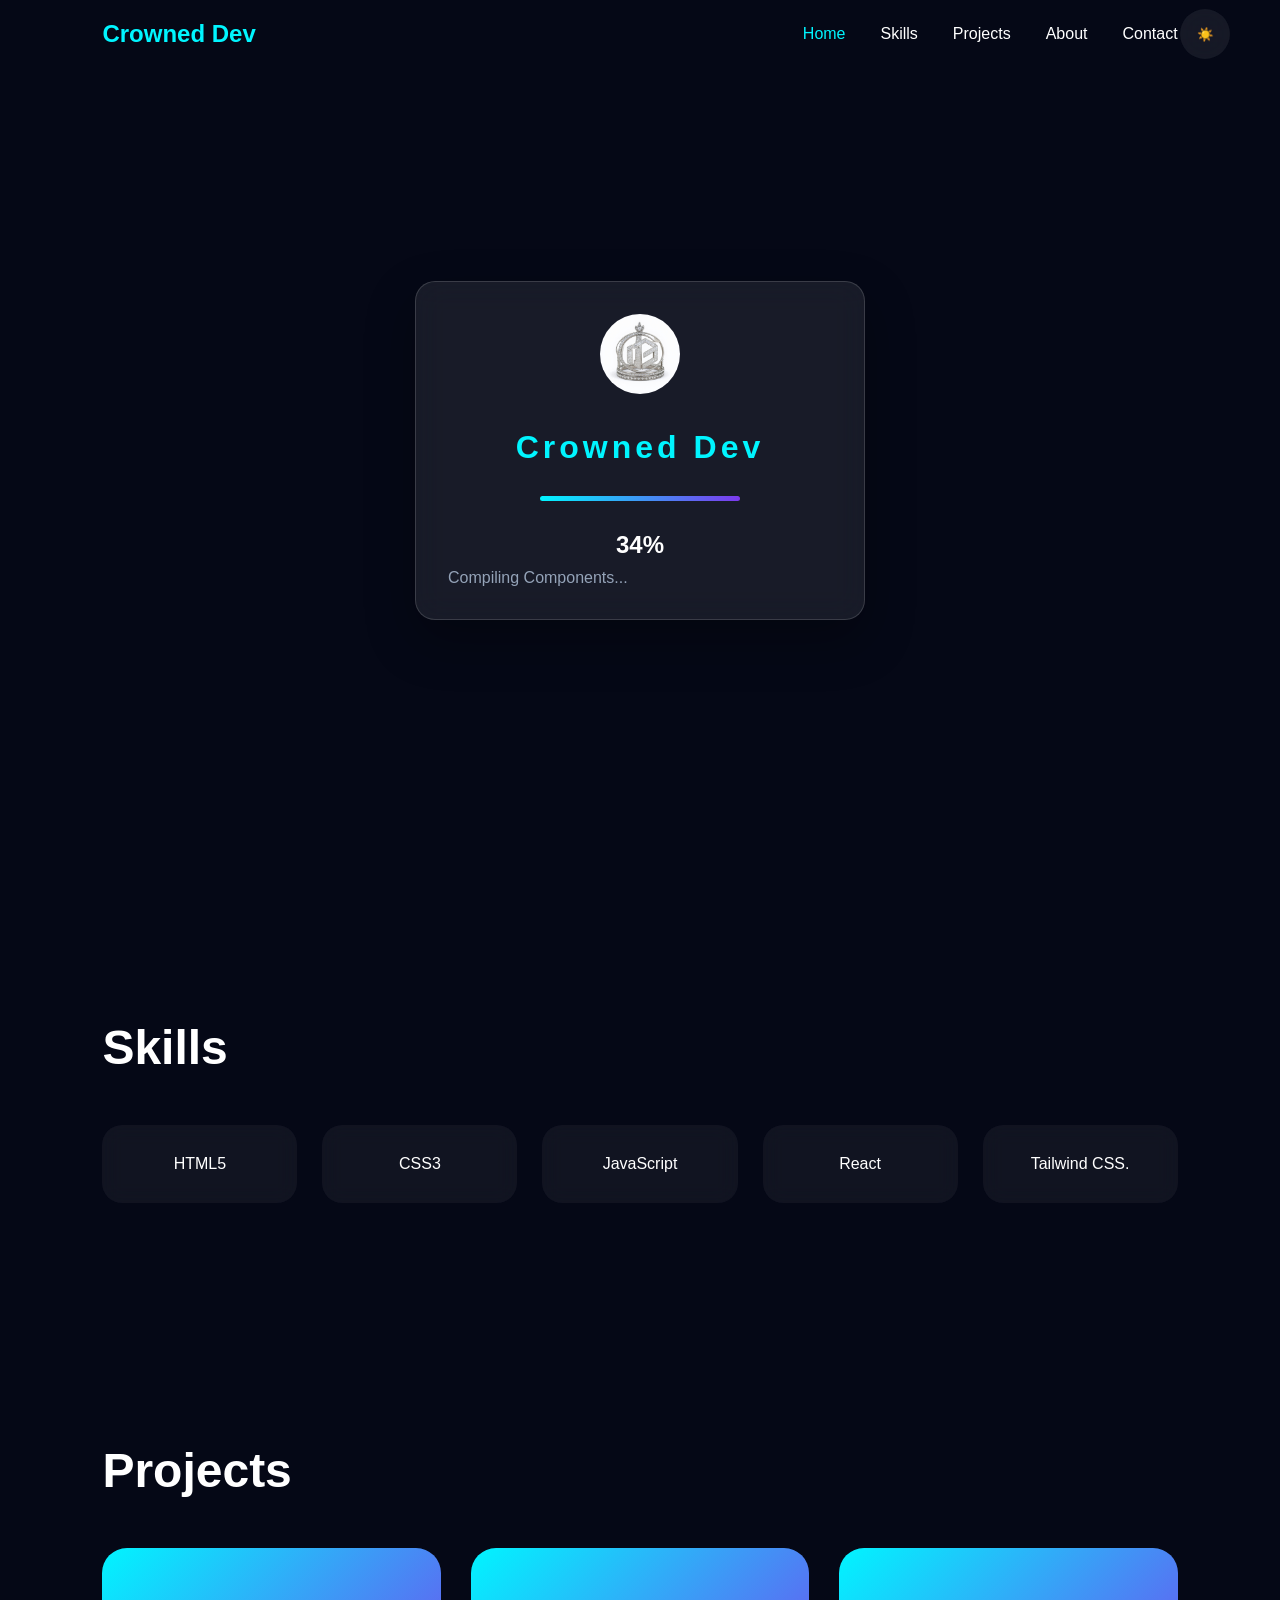
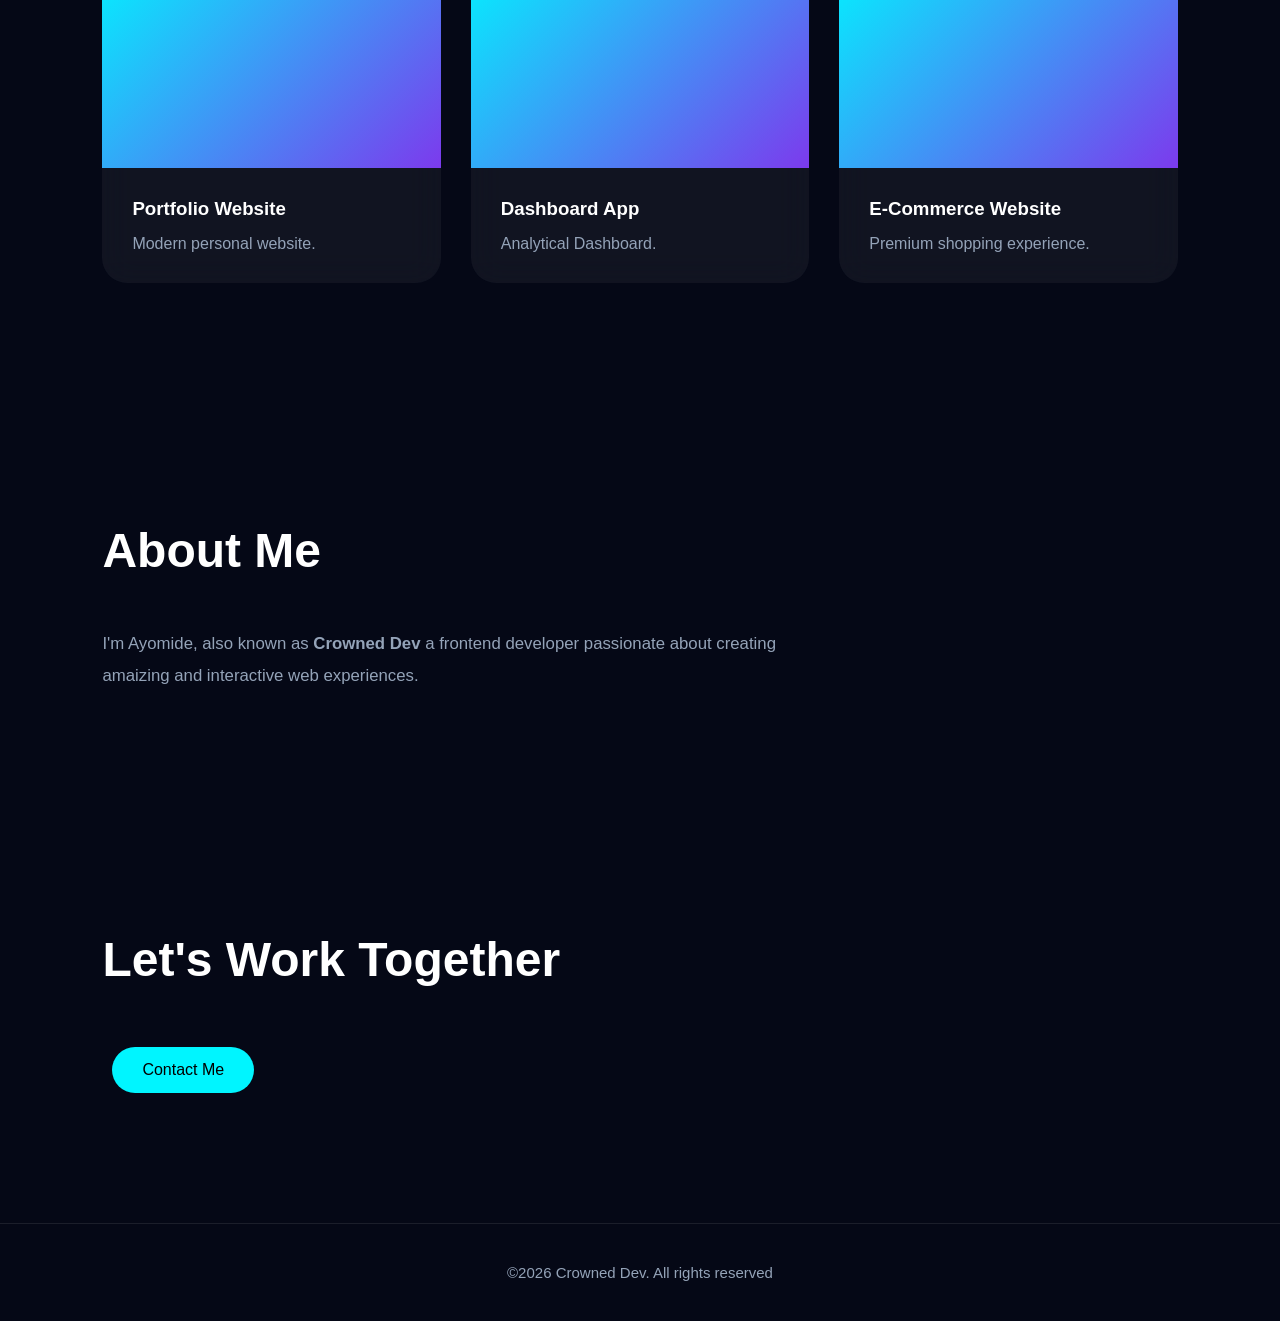
==== index.html @ 55c74ac4 "first commit" ====
<!DOCTYPE html>
<html lang="en">
<head>
    <meta charset="UTF-8">
    <meta name="viewport" content="width=device-width, initial-scale=1.0">
    <title>CrownedDev - Portfolio</title>
    <link rel="shortcut icon" href="/Assets/logo.jpeg" type="image/x-icon">
    <link rel="preconnect" href="https://fonts.googleapis.com">
    <link rel="preconnect" href="https://fonts.gstatic.com" crossorigin>
    <link rel="stylesheet" href="https://fonts.googleapis.com/css2?family=Space+Grotesk:wght@300;400;500;600;700&display=swap">
    <link rel="stylesheet" href="/css/index.css">
    <link rel="stylesheet" href="/css/animation.css">
    <link rel="stylesheet" href="/css/responsive.css">
</head>
<body>
    <!-- Loader -->
    <div id="loader">
        <div class="loader-content">
            <div class="loader-card">
                <div class="loader-logo"><img src="/Assets/logo.jpeg" alt=""></div>
            <h1>Crowned Dev</h1>
            <div class="loading-bar">
                <div class="progress"></div>
            </div>
            <h2 id="percentage">0%</h2>
            <p id="tag"></p>
            <!-- <p id="tag"></p> -->
            </div>
        </div>
    </div>
    <!-- Background -->
    <div class="bg"></div>
    <div class="grid"></div>
    <div class="glow"></div>
    <!-- Mobile View -->
        <div class="menu-btn" id="menu-btn">
            <span></span>
            <span></span>
            <span></span>
        </div>
    <!-- Header Section -->
        <header id="header">
            <div class="logo">Crowned Dev</div>
    <!-- Theme -->
        <button id="toggle">☀️</button>
            <nav>
                <ul>
                    <li><a href="#hero">Home</a></li>
                    <li><a href="#skills">Skills</a></li>
                    <li><a href="#projects">Projects</a></li>
                    <li><a href="#about">About</a></li>
                    <li><a href="/html/contact.html">Contact</a></li>
                </ul>
            </nav>
        </header>
    <!-- Hero Section -->
        <section id="hero">
            <div class="hero-content">
                <h1>Ayomide</h1>
                <h2>Frontend Developer</h2>
                <p>Building Digital Experiences That Feel alive</p>
                <div class="btns">
                    <a href="#projects" class="btn primary">View Projects</a>
                    <a href="#contact" class="btn secondary">Hire Me</a>
                </div>
            </div>
        </section>
    <!-- Skills Section -->
        <section id="skills" class="section reveal">
            <h2>Skills</h2>
            <div class="skills">
                <div class="skill">HTML5</div>
                <div class="skill">CSS3</div>
                <div class="skill">JavaScript</div>
                <div class="skill">React</div>
                <div class="skill">Tailwind CSS.</div>
            </div>
        </section>
    <!-- Projects Section -->
            <section id="projects" class="section reveal">
                <h2>Projects</h2>
                <div class="projects">
                    <div class="card">
                        <div class="card-img"></div>
                        <div class="card-txt">
                            <h3>Portfolio Website</h3>
                            <p>Modern personal website.</p>
                        </div>
                    </div>
                    <div class="card">
                        <div class="card-img"></div>
                        <div class="card-txt">
                            <h3>Dashboard App</h3>
                            <p>Analytical Dashboard.</p>
                        </div>
                    </div>
                    <div class="card">
                        <div class="card-img"></div>
                        <div class="card-txt">
                            <h3>E-Commerce Website</h3>
                            <p>Premium shopping experience.</p>
                        </div>
                    </div>
                </div>
            </section>
    <!-- About Section -->
        <section id="about" class="section reveal">
            <h2>About Me</h2>
            <p>I'm Ayomide, also known as <strong>Crowned Dev</strong> a frontend developer 
                passionate about creating amaizing and interactive web experiences.
            </p>
        </section>
    <!-- Contact Section -->
        <section id="Contact" class="section reveal">
            <h2>Let's Work Together</h2>
            <a href="/html/contact.html" class="btn primary">Contact Me</a>
        </section>
    <!-- Footer Section -->
        <footer>
            ©2026 Crowned Dev. All rights reserved
        </footer>
        
    <!-- JavaScript Files -->
     <script src="/js/main.js"></script>
     <script src="/js/custom-cursor.js"></script>
     <script src="/js/loader.js"></script>
     <script src="/js/mobile-nav.js"></script>
     <script src="/js/particles.js"></script>
     <script src="/js/scroll.js"></script>
     <script src="/js/three-cards.js"></script>
     <script src="/js/theme.js"></script>
</body>
</html>
---- css/index.css ----
*{
    margin: 0;
    padding: 0;
    box-sizing: border-box;
    font-family: 'Space  Grotesk', sans-serif;
    list-style: none;
    text-decoration: none;
}
body{
    background: #050816;
    color: #fff;
    overflow-x: hidden;
    cursor: none;
}
.primary{
    background: #00f5ff;
    color: #000;
}
.secondary{
    border: 1px solid rgba(225, 225, 225, 0.15);
    color: #fff;
}
/* Loading */
#loader{
    position: fixed;
    inset: 0;
    background: #050816;
    display: flex;
    justify-content: center;
    align-items: center;
    z-index: 100000;
    transition: opacity 0.8s ease,
    visibility 0.8 ease;
}
.loader-content{
    text-align: center;
}
.loader-logo{
    animation: bounce 1.5s infinite;
}
.loader-card{
    width: 450px;
    padding: 2rem;
    text-align: center;
    border-radius: 20px;
    background: rgba(255,255,255,0.08);
    backdrop-filter: blur(15px);
    border: 1px solid rgba(255,255,255,0.15);
    box-shadow: 0 20px 50px rgba(0,0,0,0.3);
}

.loader-logo img{
    width: 80px;
    height: 80px;
    border-radius: 50%;
    object-fit: cover;
    margin-bottom: 1rem;
}
.loader-content h1{
    margin-top: 15px;
    letter-spacing: 4px;
    font-size: 2rem;
    color: #00f5ff;
}
.loader-content p{
    color: #94a3b8;
    text-align: left;
}
.loading-bar{
    width: 200px;
    height: 5px;
    background: rgba(255, 255, 255, 0.1);
    margin: 30px auto;
    overflow: hidden;
    border-radius: 999px;
}
.progress{
    width: 100%;
    height: 100%;
    background: linear-gradient(90deg, #00f5ff, #7c3aed);
    animation: bar 5s linear forwards;
}
#percentage{
    margin-bottom: 10px;
    color: #fff;
}
.loader-hide{
    opacity: 0;
    visibility: hidden;
}
@keyframes bar{
    from{
        width: 0;
    }
    to{
        width: 100%;
    }
}
@keyframes bounce{
    0%,100%{
        transform: translateY(0);
    }
    50%{
        transform: translateY(-15px);
    }
}
/* Toggle */
#toggle{
    position: absolute;
    top: 1;
    right: 50px;
    width: 50px;
    height: 50px;
    border: none;
    border-radius: 50%;
    background: rgba(225, 225, 225, 0.08);
    cursor: pointer;
    color: white;
    backdrop-filter: blur(15px);
    transition: 0.4s;
}
#toggle:hover{
    transform: rotate(180deg);
}
/* Background */
.bg{
    position: fixed;
    inset: 0;
    background: #050816;
    z-index: -2;
}
.grid{
    position: fixed;
    inset: 0;
    z-index: -1;
    background-image: linear-gradient(rgba(225, 225, 225, 0.04) 1px, transparent 1px),
    linear-gradient(90deg, rgba(225, 225, 225, 0.04) 1px, transparent 1px);
    background-size: 50px 50px; 
}
.glow{
    position: fixed;
    width: 400px;
    height: 400px;
    background: radial-gradient(circle, rgba(0, 245, 255, .15), transparent);
    filter: blur(80px);
    top: -200px;
    right: -150px;
    z-index: -1;
}
/* Header */
#header{
    position: absolute;
    top: 0;
    left: 0;
    right: 0;
    display: flex;
    align-items: center;
    justify-content: space-between;
    padding: 20px 8%;
    z-index: 100000000;
}
.logo{
    color: #00f5ff;
    font-weight: 700;
    font-size: 1.5rem;
}
nav ul{
    display: flex;
    gap: 35px;
}
nav a{
    color: #fff;
    transition: 0.4s;
    cursor: none;
}
nav a:hover{
    color: #00f5ff;
}
/* Hamburger */
.menu-btn{
    display: none;
    flex-direction: column;
    gap: 6px;
    cursor: pointer;
}
.menu-btn span{
    width: 30px;
    height: 3px;
    background: #fff;
    border-radius: 999px;
    transition: 5s;
}
/* Particles */
#particles{
    position: fixed;
    top: 0;
    left: 0;
    width: 100%;
    height: 100%;
    z-index: -2;
    pointer-events: none;
}
/* Hero */
#hero{
    min-height: 100vh;
    display: flex;
    justify-content: center;
    align-items: center;
    text-align: center;
    padding: 0 10%;
}
#hero .hero-content{
    max-width: 850px;
}
#hero .hero-content h1{
    font-size: 5rem;
    font-weight: 700;
    line-height: 1;
}
#hero .hero-content h2{
    font-size: 2.2rem;
    color: #00f5ff;
    margin-top: 15px;
}
#hero .hero-content p{
    margin-top: 25px;
    color: #94a3b8;
    font-size: 1.1rem;
    line-height: 1.8;
}
#hero .hero-content .btns{
    margin-top: 40px;
}
.btn{
    padding: 14px 30px;
    border-radius: 45px;
    display: inline-block;
    margin: 10px;
    transition: 0.4s;
    cursor: none;
}
.btn:hover{
    transform: translateY(-8px);
}
/* Section */
.section{
    padding: 120px 8%;
}
.section h2{
    font-size: 3rem;
    margin-bottom: 50px;
}
/* Skills */
.skills{
    display: grid;
    grid-template-columns: repeat(auto-fit, minmax(180px,1fr));
    gap: 25px;
}
.skill{
    background: rgba(255, 255, 255, 0.05);
    padding: 30px;
    text-align: center;
    border-radius: 20px;
    transition: 0.4s;
    backdrop-filter: blur(10px);
}
.skill:hover{
    transform: translateY(-10px);
    border: 1px solid #00f5ff;
}
/* Projects */
.projects{
    display: grid;
    grid-template-columns: repeat(auto-fit,minmax(320px,1fr));
    gap: 30px;
}
.card{
    position: relative;
    transform-style: preserve-3d;
    background: rgba(255, 255, 255, 0.05);
    border-radius: 25px;
    overflow: hidden;
    transition: 0.5s ease;
    backdrop-filter: blur(15px);
}
.card:hover{
    transform: translateY(-10px);
}
.card-img{
    height: 220px;
    background: linear-gradient(135deg, #00f5ff, #7c3aed);
}
.card-txt{
    position: relative;
    z-index: -2;
    transform: translateZ(40px);
    padding: 30px;
}
.card-txt h3{
    transform: translateZ(60px);
    margin-bottom: 15px;
}
.card-txt p{
    transform: translateZ(50px);
    color: #94a3b8;
}
/* About */
#about p{
    color: #94a3b8;
    max-width: 700px;
    line-height: 1.9;
    font-size: 1.05rem;
}
/* Contact */
#contact{
    text-align: center;
}
#contact h2{
    margin-bottom: 30px;
}
/* Footer */
footer{
    text-align: center;
    padding: 40px;
    color: #94a3b8;
    font-size: 15px;
    border-top: 1px solid rgba(225, 225, 225, 0.1);
}
/* Reveal */
.reveal{
    opacity: 0;
    transform: translateY(90px);
    transition: 5s;
}
.reveal.active{
    opacity: 1;
    transform: translateY(0);
}
/* #Myform{
    width: 500px;
    text-align: center;
    border-radius: 25px;
    border: 1px solid rgba(225, 225, 225, 0.15);
    background: rgba(225, 225, 225, 0.08);
    box-shadow: 0 45px 80px rgba(0,0,0,0.3);
    margin-top: 10%;
}
#Myform h2{
    font-size: 40px;
    color: #00f5ff;
} */



/* Mobile View */
@media(max-width: 768px){
    header{
        padding: 20px 6%;
    }
    nav{
        display: none;
    }
    .hero-content h1{
        font-size: 4rem;
    }
    .hero-content h2{
        font-size: 1.6rem;
    }
    .section h2{
        font-size: 2.2rem;
    }
    .btn{
        display: block;
    }
}
---- css/animation.css ----
.custom-cursor{
    position: fixed;
    width: 24px;
    height: 24px;
    border: 2px solid #00f5ff;
    border-radius: 50%;
    pointer-events: none;
    transform: translate(-50%, -50%);
    z-index: 9999;
    box-shadow: 0 0 10px #00f5ff,
    0 0 25px #050816,
    0 0 50px #ffb300;
    transition: 0.2s ease;
}
/* Scroll */
.scroll-progress{
    position: fixed;
    top: 0;
    left: 0;
    width: 0;
    height: 4px;
    background: linear-gradient(90deg, #00f5ff, #7c3aed);
    z-index: 999999;
}
.scroll-top{
    position: fixed;
    right: 30px;
    bottom: 30px;
    width: 55px;
    height: 55px;
    border: none;
    border-radius: 50%;
    background: linear-gradient(135deg, #00f5ff, #7c3aed);
    color: #fff;
    font-size: 1.3rem;
    cursor: pointer;
    opacity: 0;
    visibility: hidden;
    transition: 0.4s;
    z-index: 1000;
}
.show-top{
    opacity: 1;
    visibility: visible;
}
.floating-header{
    background: rgba(5, 8, 22, 0.85);
    backdrop-filter: blur(20px);
    box-shadow: 0 10px 30px rgba(0, 245, 255, 0.08);
}
nav a.active{
    color: #00f5ff;
}
/* Light Mode */
body.light-mode{
    color: #050816;
    transition: 3s;
}
body.light-mode .loader-card{
    background: rgba(255, 255, 255, 0.6);
}
body.light-mode .bg{
    background: rgba(255, 255, 255, 0.6);
    color: #0f172a;
}
body.light-mode header{
    background: rgba(255, 255, 255, 0.3);
}
body.light-mode nav a{
    color: #0f172a;
}
body.light-mode .card{
    background: rgba(255, 255, 255, 0.5);
}
body.light-mode #about p{
    color: #0f172a;
}
body.light-mode .scroll-top{
    color: #0f172a
    ;
}
body.light-mode .secondary{
    border: 1px solid #475569;
}
body.light-mode .skill{
    background: rgba(255, 255, 255, 0.5);
    color: #0f172a;
}
body.light-mode p{
    color: #0f172a;
}
body.light-mode footer{
    color: #64748b;
}
body.light-mode .grid{
    background-image: linear-gradient(rgba(225, 225, 225, 0.1) 1px, transparent 1px),
    linear-gradient(90deg, rgba(225, 225, 225, 0.1) 1px, transparent 1px);
}

.contact-section{
    min-height: 100vh;
    display: flex;
    justify-content: center;
    align-items: center;
}
.contact-card{
    width: 500px;
    padding: 50px;
    position: relative;
    background: rgba(255,255,255,.05);
    border: 1px solid rgba(255,255,255,.1);
    backdrop-filter: blur(25px);
    border-radius: 30px;
    transform-style: preserve-3d;
    transition: 0.5s;
}

.contact-card:hover{
    transform: rotateX(10deg)
    rotateY(-10deg);
}
.contact-glow{
    position: absolute;
    inset: -2px;
    background: linear-gradient(135deg, #00f5ff, #7c3aed, #ff00ff);
    filter: blur(80px);
    opacity: 0.5;
    z-index: -1;
}
.input-box{
    position: relative;
    margin: 35px 0;
}
.input-box input,
.input-box textarea{
    width: 100%;
    padding: 20px;
    background: rgba(255,255,255,.05);
    border: none;
    outline: none;
    color: white;
    border-radius: 20px;
}
.input-box label{
    position: absolute;
    left: 20px;
    top: 20px;
    transition: 0.4s;
}
.input-box input:focus~label,
.input-box textarea:focus~label{
    top: -15px;
    color: #00f5ff;
}
.send-btn{
    position: relative;
    overflow: hidden;
    padding: 20px 45px;
    border: none;
    border-radius: 50px;
    background: linear-gradient(135deg, #00f5ff, #7c3aed);
    color: white;
    font-size: 1rem;
    cursor: pointer;
    transition: 0.5s;
}
.send-btn:hover{
    transform: translateY(-8px);
    box-shadow: 0 0 30px #00f5ff,
    0 0 80px #7c3aed;
}
.success-screen{
    position: fixed;
    inset: 0;
    background: rgba(5,8,22,.95);
    display: flex;
    justify-content: center;
    align-items: center;
    opacity: 0;
    visibility: hidden;
    transition:0.8s;
    z-index: 999999;
}
.success-screen.active{
    opacity: 1;
    visibility: visible;
}
.success-card{
    text-align: center;
}
.checkmark{
    width: 120px;
    height: 120px;
    border-radius: 50%;
    display: flex;
    justify-content: center;
    align-items: center;
    background: linear-gradient(135deg, #00f5ff, #7c3aed);
    font-size: 4rem;
    margin: auto;
}
.ripple{
    position: absolute;
    border-radius: 50%;
    border: 2px solid rgba(0,245,255,.3);
    animation: ripple 3s infinite;
}
.ripple1{
    width: 200px;
    height: 200px;
}
.ripple2{
    width: 400px;
    height: 400px;
}
.ripple3{
    width: 600px;
    height: 600px;
}

@keyframes ripple{
    from{
        transform: scale(.5);
        opacity: 1;
    }to{
        transform: scale(1.5);
        opacity: 0;
    }

}
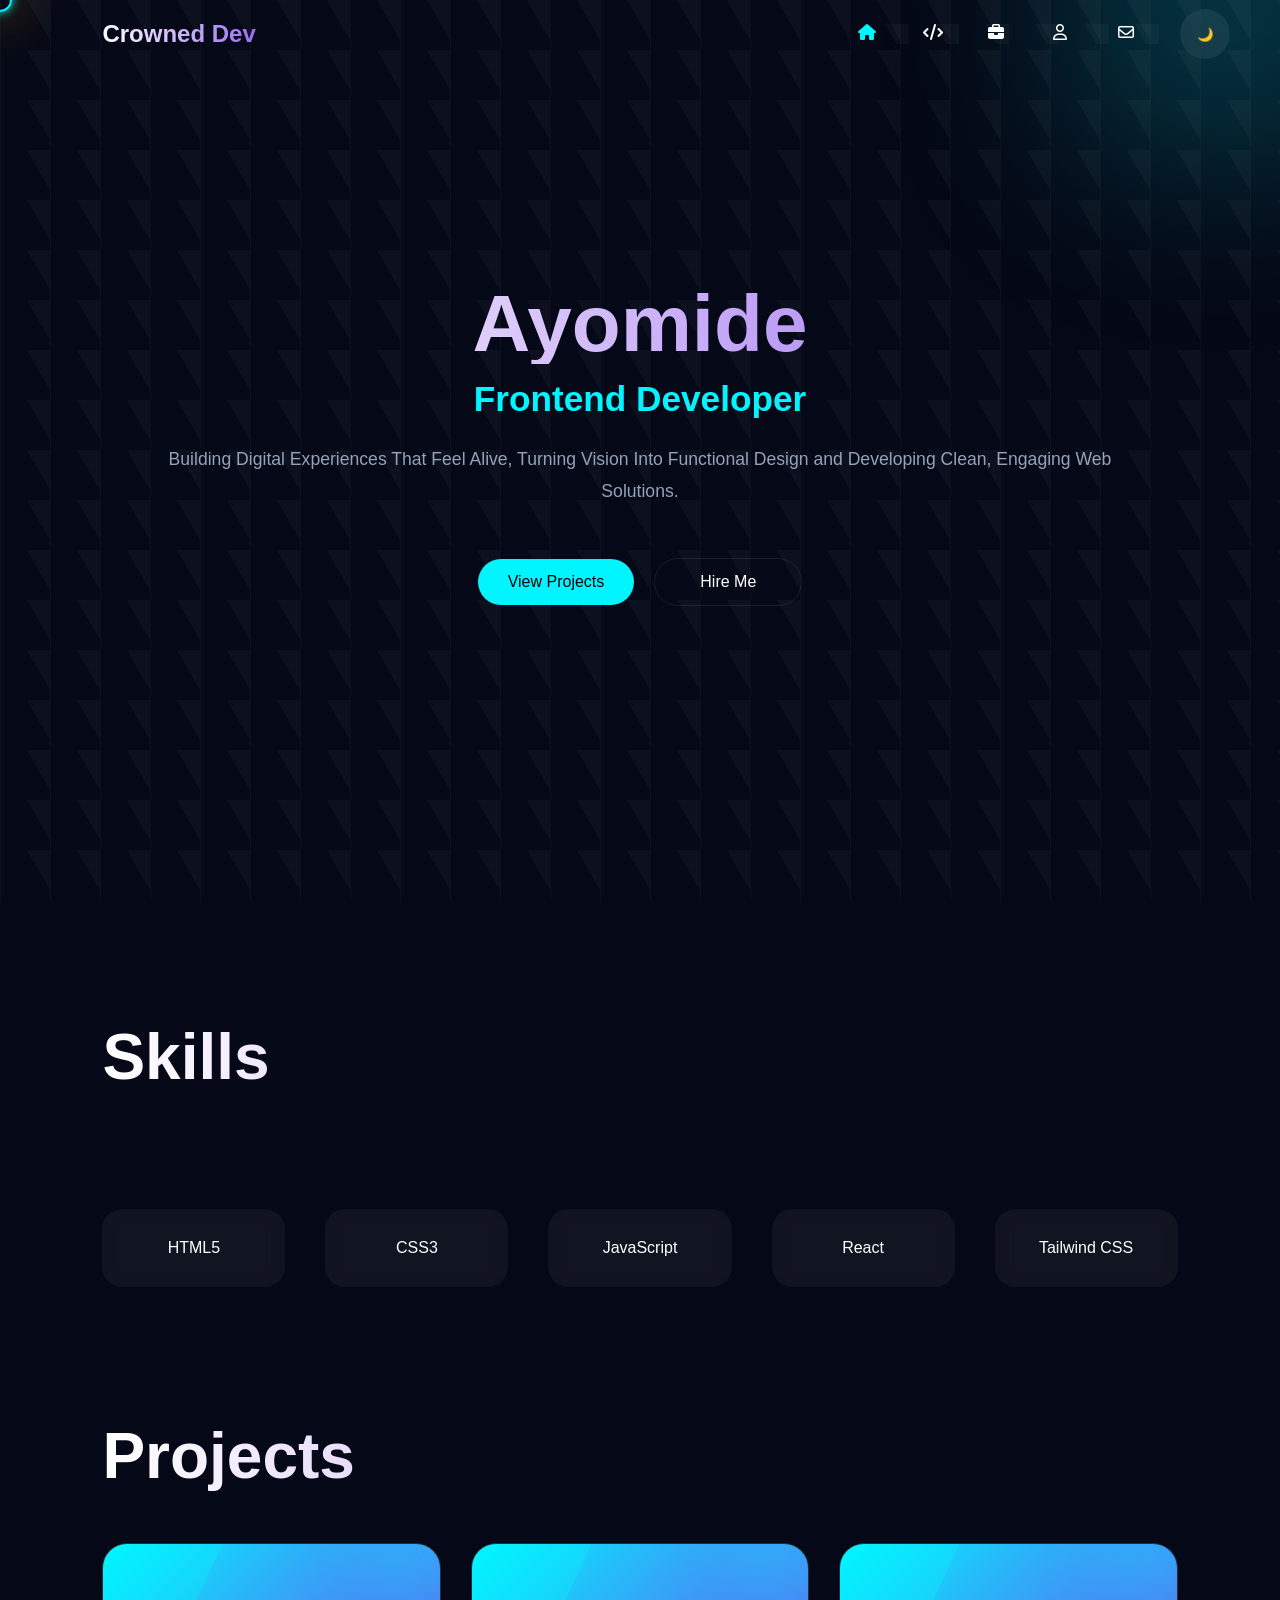
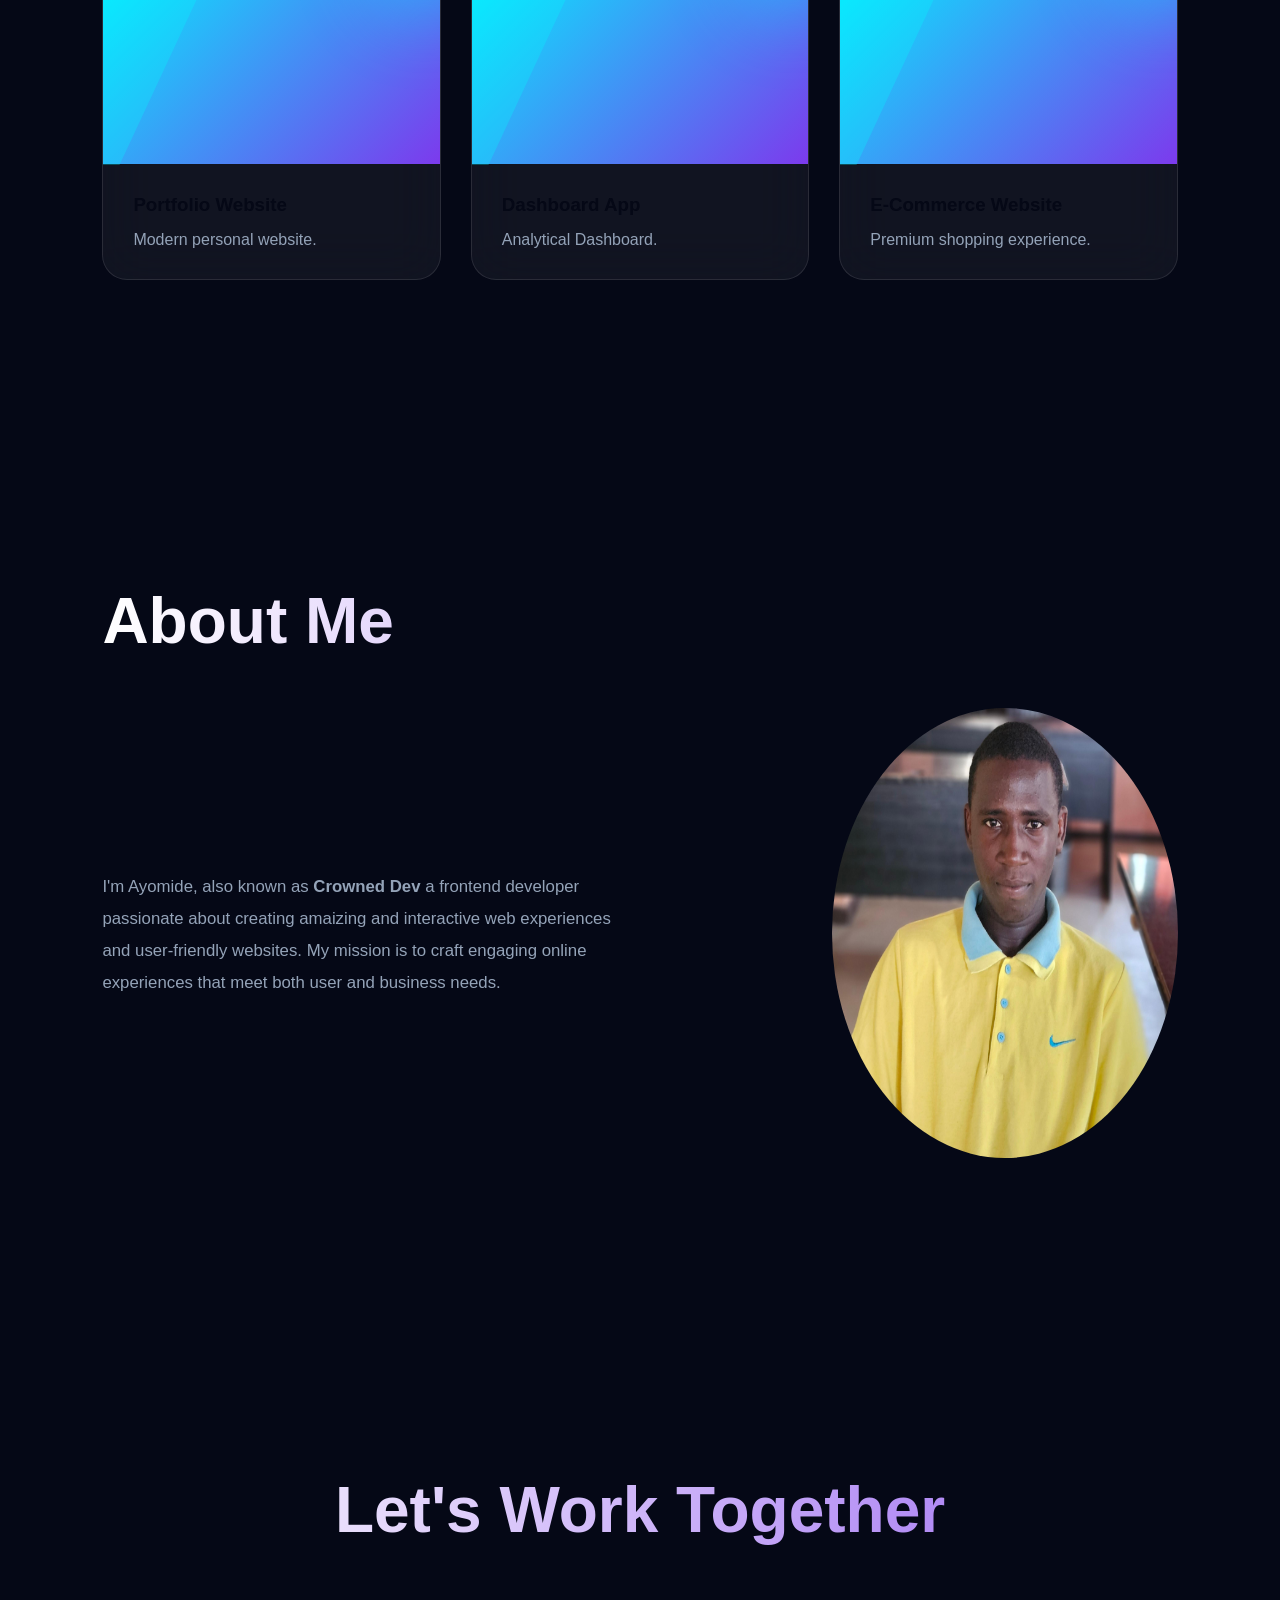
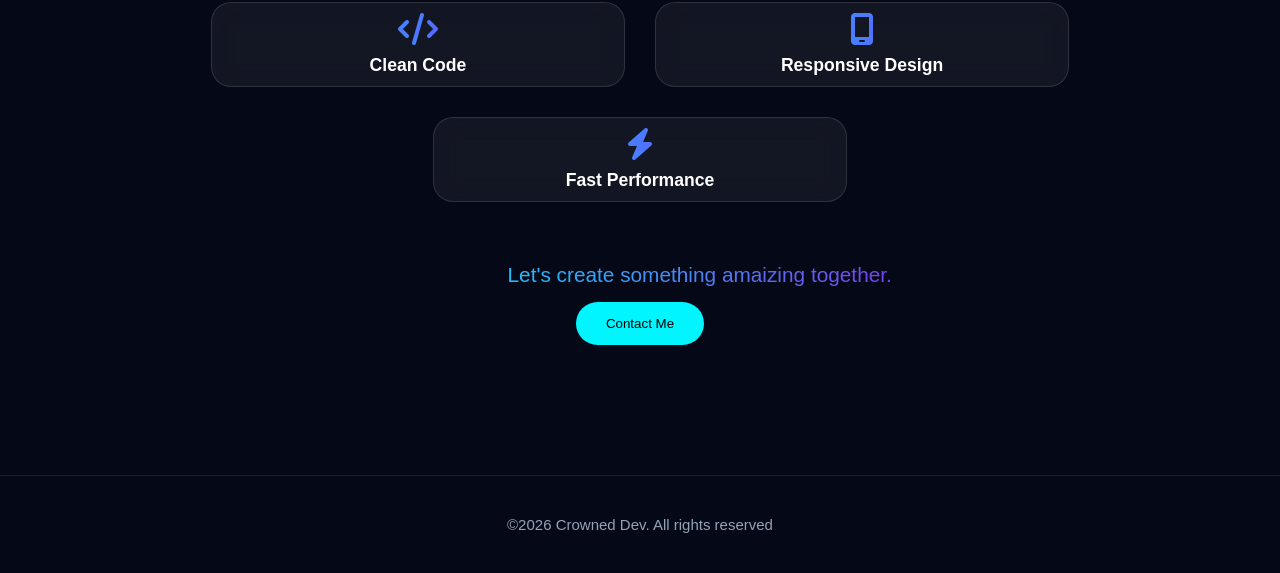
==== commit b08d7f96: "new changes" ====
--- a/index.html
+++ b/index.html
@@ -6,6 +6,7 @@
     <title>CrownedDev - Portfolio</title>
     <link rel="shortcut icon" href="/Assets/logo.jpeg" type="image/x-icon">
     <link rel="preconnect" href="https://fonts.googleapis.com">
+    <link rel="stylesheet"href="https://cdnjs.cloudflare.com/ajax/libs/font-awesome/6.5.2/css/all.min.css">
     <link rel="preconnect" href="https://fonts.gstatic.com" crossorigin>
     <link rel="stylesheet" href="https://fonts.googleapis.com/css2?family=Space+Grotesk:wght@300;400;500;600;700&display=swap">
     <link rel="stylesheet" href="/css/index.css">
@@ -14,24 +15,23 @@
 </head>
 <body>
     <!-- Loader -->
-    <div id="loader">
+    <!-- <div id="loader">
         <div class="loader-content">
             <div class="loader-card">
                 <div class="loader-logo"><img src="/Assets/logo.jpeg" alt=""></div>
-            <h1>Crowned Dev</h1>
+            <h1 class="grad-txt">Crowned Dev</h1>
             <div class="loading-bar">
                 <div class="progress"></div>
             </div>
             <h2 id="percentage">0%</h2>
             <p id="tag"></p>
-            <!-- <p id="tag"></p> -->
-            </div>
-        </div>
-    </div>
+            </div>
+        </div>
+    </div> -->
     <!-- Background -->
-    <div class="bg"></div>
-    <div class="grid"></div>
-    <div class="glow"></div>
+        <div class="bg"></div>
+        <div class="grid"></div>
+        <div class="glow"></div>
     <!-- Mobile View -->
         <div class="menu-btn" id="menu-btn">
             <span></span>
@@ -40,47 +40,50 @@
         </div>
     <!-- Header Section -->
         <header id="header">
-            <div class="logo">Crowned Dev</div>
+            <div class="logo grad-txt">Crowned Dev</div>
     <!-- Theme -->
-        <button id="toggle">☀️</button>
-            <nav>
+        <button id="toggle">🌙</button>
+            <nav id="nav-menu" class="grid1">
                 <ul>
-                    <li><a href="#hero">Home</a></li>
-                    <li><a href="#skills">Skills</a></li>
-                    <li><a href="#projects">Projects</a></li>
-                    <li><a href="#about">About</a></li>
-                    <li><a href="/html/contact.html">Contact</a></li>
+                    <li><a href="#hero"><i class="fa-solid fa-house"></i><span>Home</span></a></li>
+                    <li><a href="#skills"><i class="fa-solid fa-code"></i><span>Skills</span></a></li>
+                    <li><a href="#projects"><i class="fa-solid fa-briefcase"></i><span>Projects</span></a></li>
+                    <li><a href="#about"><i class="fa-regular fa-user"></i><span>About</span></a></li>
+                    <li><a href="#Contact"><i class="fa-regular fa-envelope"></i><span>Contact</span></a></li>
                 </ul>
             </nav>
         </header>
+        <div class="menu-overlay"></div>
     <!-- Hero Section -->
         <section id="hero">
             <div class="hero-content">
-                <h1>Ayomide</h1>
+                <h1 class="grad-txt">Ayomide</h1>
                 <h2>Frontend Developer</h2>
-                <p>Building Digital Experiences That Feel alive</p>
+                <p>Building Digital Experiences That Feel Alive, Turning Vision Into Functional Design and Developing Clean, Engaging Web Solutions.</p>
                 <div class="btns">
                     <a href="#projects" class="btn primary">View Projects</a>
-                    <a href="#contact" class="btn secondary">Hire Me</a>
+                    <a href="#" class="btn1 secondary" id="btnContact">Hire Me</a>
                 </div>
             </div>
         </section>
     <!-- Skills Section -->
         <section id="skills" class="section reveal">
-            <h2>Skills</h2>
+            <h2 class="grad-txt">Skills</h2>
             <div class="skills">
                 <div class="skill">HTML5</div>
                 <div class="skill">CSS3</div>
                 <div class="skill">JavaScript</div>
                 <div class="skill">React</div>
-                <div class="skill">Tailwind CSS.</div>
+                <div class="skill">Tailwind CSS</div>
+                <!-- <div class="skill">Bootstrap</div> -->
             </div>
         </section>
     <!-- Projects Section -->
             <section id="projects" class="section reveal">
-                <h2>Projects</h2>
+                <h2 class="grad-txt">Projects</h2>
                 <div class="projects">
                     <div class="card">
+                        <div class="glass-orb"></div>
                         <div class="card-img"></div>
                         <div class="card-txt">
                             <h3>Portfolio Website</h3>
@@ -88,6 +91,7 @@
                         </div>
                     </div>
                     <div class="card">
+                        <div class="glass-orb"></div>
                         <div class="card-img"></div>
                         <div class="card-txt">
                             <h3>Dashboard App</h3>
@@ -95,6 +99,7 @@
                         </div>
                     </div>
                     <div class="card">
+                        <div class="glass-orb"></div>
                         <div class="card-img"></div>
                         <div class="card-txt">
                             <h3>E-Commerce Website</h3>
@@ -105,16 +110,83 @@
             </section>
     <!-- About Section -->
         <section id="about" class="section reveal">
-            <h2>About Me</h2>
-            <p>I'm Ayomide, also known as <strong>Crowned Dev</strong> a frontend developer 
-                passionate about creating amaizing and interactive web experiences.
-            </p>
-        </section>
-    <!-- Contact Section -->
-        <section id="Contact" class="section reveal">
-            <h2>Let's Work Together</h2>
-            <a href="/html/contact.html" class="btn primary">Contact Me</a>
-        </section>
+            <h2 class="grad-txt">About Me</h2>
+            <div class="about-content">
+                <div class="about-left">
+                    <p>I'm Ayomide, also known as <strong>Crowned Dev</strong> a frontend developer 
+                        passionate about creating amaizing and interactive web experiences and user-friendly websites.
+                        My mission is to craft engaging online experiences that meet both user and business needs.
+                    </p>
+                </div>
+                <div class="about-right">
+                    <img src="/Assets/about_pics.jpg" alt="Author's Pics">
+                </div>
+            </div>
+        </section>
+        <!-- Contact Section.0 -->
+        <section id= "Contact" class= "section reveal">
+            <h2 class="grad-txt">Let's Work Together</h2>
+            <div class="contact-features">
+                <div>
+                    <i class="fa-solid fa-code"></i><span>Clean Code</span>
+                </div>
+                <div>
+                    <i class="fa-solid fa-mobile-screen"></i><span>Responsive Design</span>
+                </div>
+                <div>
+                    <i class="fa-solid fa-bolt"></i><span>Fast Performance</span>
+                </div>
+            </div>
+            <p>Let's create something amaizing together.</p>
+            <button class= "btn primary" id= "show_me">
+                Contact Me
+            </button>
+        </section>
+        <div class= "contact-modal" id= "contactModal">
+            <div class= "contact-card" id= "contactCard">
+                <span class= "close-btn"> &times; </span>
+                <div class= "orb orb1" ></div>
+                <div class= "orb orb2" ></div>
+                <h2 class="grad-txt">Let's Work Together</h2>
+                <p>Have an idea? Let's create something amazing.</p>
+                <form id="form" method="POST">
+                    <input type="hidden" name="access_key" value="3a43aba5-0d4c-402d-9cfc-cc01592bc8b4">
+                    <div class= "input-box">
+                        <input type= "text" name="name" required>
+                        <label>Name</label>
+                    </div>
+                    <div class= "input-box">
+                        <input type= "email" name="email" required>
+                        <label>Email</label>
+                    </div>
+                    <div class= "input-box1 textarea-box">
+                        <textarea required name="message"></textarea>
+                        <label>Message</label>
+                    </div>
+                    <button type= "submit" class= "send-btn" id="sendBtn">
+                        <span>Send Message</span>
+                    </button>
+                    <div id="result"></div>
+                </form>
+                <div class="social-icons">
+                    <a href="https://github.com/ayomideosi-sketch" target="_blank"><i class="fab fa-github"></i></a>
+                    <a href="#"><i class="fa-brands fa-linkedin"></i></a>
+                </div>
+            </div>
+        </div>
+                <div class="success-screen">
+            <div class="ripple ripple1"></div>
+            <div class="ripple ripple2"></div>
+            <div class="ripple ripple3"></div>
+            <div class="success-card">
+                <div class="checkmark">✓</div>
+                <h1>Message Sent Successfully</h1>
+                <p>
+                    Thank you for reaching out.
+                    I'll get back to you soon.
+                </p>
+            </div>
+        </div>
     <!-- Footer Section -->
         <footer>
             ©2026 Crowned Dev. All rights reserved
--- a/css/index.css
+++ b/css/index.css
@@ -1,3 +1,6 @@
+html{
+    scroll-behavior: smooth;
+}
 *{
     margin: 0;
     padding: 0;
@@ -5,6 +8,7 @@
     font-family: 'Space  Grotesk', sans-serif;
     list-style: none;
     text-decoration: none;
+    /* font-size: 1.6; */
 }
 body{
     background: #050816;
@@ -114,10 +118,11 @@
     border: none;
     border-radius: 50%;
     background: rgba(225, 225, 225, 0.08);
-    cursor: pointer;
+    cursor: none;
     color: white;
     backdrop-filter: blur(15px);
     transition: 0.4s;
+    z-index: 99999999999999;
 }
 #toggle:hover{
     transform: rotate(180deg);
@@ -132,8 +137,16 @@
 .grid{
     position: fixed;
     inset: 0;
+    /* z-index: -1; */
+    background-image: linear-gradient(240deg, rgba(225, 225, 225, 0.04) 20px, transparent 1px),
+    linear-gradient(90deg, rgba(225, 225, 225, 0.04) 1px, transparent 1px);
+    background-size: 50px 50px; 
+}
+.grid1{
+    /* position: fixed; */
+    inset: 0;
     z-index: -1;
-    background-image: linear-gradient(rgba(225, 225, 225, 0.04) 1px, transparent 1px),
+    background-image: linear-gradient(240deg, rgba(225, 225, 225, 0.04) 20px, transparent 1px),
     linear-gradient(90deg, rgba(225, 225, 225, 0.04) 1px, transparent 1px);
     background-size: 50px 50px; 
 }
@@ -141,7 +154,7 @@
     position: fixed;
     width: 400px;
     height: 400px;
-    background: radial-gradient(circle, rgba(0, 245, 255, .15), transparent);
+    background: radial-gradient(circle, rgba(0, 247, 255, 0.258), transparent);
     filter: blur(80px);
     top: -200px;
     right: -150px;
@@ -149,10 +162,12 @@
 }
 /* Header */
 #header{
-    position: absolute;
+    position: fixed;
+    width: 100%;
+    /* position: absolute; */
     top: 0;
     left: 0;
-    right: 0;
+    /* right: 0; */
     display: flex;
     align-items: center;
     justify-content: space-between;
@@ -164,33 +179,71 @@
     font-weight: 700;
     font-size: 1.5rem;
 }
+/* nav{
+    z-index: 999999999;
+} */
+ .mobile-theme{
+    display: none;
+ }
 nav ul{
     display: flex;
-    gap: 35px;
+    gap: 5px;
+}
+nav ul li{
+    display: grid;
+}
+nav ul span{
+    position: absolute;
+    top: 19px;
+    left: -10px;
+    opacity: 0;
+    /* margin-top: 3%; */
+    margin: 0;
+    transition: 0.6s ease-in-out;
+    /* background: rgba(255, 255, 255, 0.05); */
+    /* backdrop-filter: blur(20px); */
+    color: #00f5ff;
+    text-align: center;
+    /* padding: 5px 9px; */
+    /* border-radius: 20px;
+    font-size: 15px; */
 }
 nav a{
+    position: relative;
+    width: 60px;
+    height: 20px;
     color: #fff;
     transition: 0.4s;
     cursor: none;
 }
-nav a:hover{
+nav a:hover span{
+    opacity: 1;
     color: #00f5ff;
+    /* box-shadow: 0 0 20px #7c3aed; */
+    /* padding: 5px 7px; */
+    /* border-radius: 20px; */
 }
 /* Hamburger */
 .menu-btn{
     display: none;
     flex-direction: column;
     gap: 6px;
-    cursor: pointer;
+    cursor: none;
+    position: fixed;
+    top: 20px;
+    right: 20px;
+    z-index: 999999999;
 }
 .menu-btn span{
-    width: 30px;
-    height: 3px;
-    background: #fff;
-    border-radius: 999px;
-    transition: 5s;
-}
-/* Particles */
+    width: 40px;
+    height: 5px;
+    background: linear-gradient(90deg, #00f5ff, #a855f7);
+    border-radius: 50px;
+    transition: 0.5s ease;
+    box-shadow: 0 0 8px #00f5ff
+                0 0 15px #7c3aed;
+}
+/* Particles  Not Used*/
 #particles{
     position: fixed;
     top: 0;
@@ -210,7 +263,24 @@
     padding: 0 10%;
 }
 #hero .hero-content{
-    max-width: 850px;
+    max-width: 950px;
+}
+.grad-txt{
+    background: linear-gradient(270deg, #00f5ff, #050816, #7c3aed, #fff);
+    background-size: 400% 400%;
+    background-clip: text;
+    /* -webkit-background-clip: text; */
+    -webkit-text-fill-color: transparent;
+    animation: gradMove 8s ease-in-out infinite;
+}
+@keyframes gradMove {
+    0%{
+        background-position: 0% 50%;
+    }50%{
+        background-position: 100% 50%;
+    }100%{
+        background-position: 0% 50%;
+    }
 }
 #hero .hero-content h1{
     font-size: 5rem;
@@ -230,8 +300,21 @@
 }
 #hero .hero-content .btns{
     margin-top: 40px;
+    display: flex;
+    justify-content: center;
+    align-items: center;
+}
+.btn1{
+    border: 1px solid rgba(225, 225, 225, 0.09);
+    padding: 14px 45px;
+    border-radius: 45px;
+    display: inline-block;
+    margin: 10px;
+    transition: 0.4s;
+    cursor: none;
 }
 .btn{
+    border: none;
     padding: 14px 30px;
     border-radius: 45px;
     display: inline-block;
@@ -239,7 +322,7 @@
     transition: 0.4s;
     cursor: none;
 }
-.btn:hover{
+ .btn1:hover, .btn:hover{
     transform: translateY(-8px);
 }
 /* Section */
@@ -247,14 +330,17 @@
     padding: 120px 8%;
 }
 .section h2{
-    font-size: 3rem;
+    font-size: 4rem;
     margin-bottom: 50px;
 }
 /* Skills */
 .skills{
+    padding-top: 50px;
     display: grid;
-    grid-template-columns: repeat(auto-fit, minmax(180px,1fr));
-    gap: 25px;
+    grid-template-columns: repeat(auto-fit, minmax(180px, 2fr));
+    gap: 40px;
+    margin-top: 6%;
+    margin-bottom: -10%;
 }
 .skill{
     background: rgba(255, 255, 255, 0.05);
@@ -262,11 +348,24 @@
     text-align: center;
     border-radius: 20px;
     transition: 0.4s;
+    animation: waveGlow 2.5s ease-in-out infinite;
     backdrop-filter: blur(10px);
 }
-.skill:hover{
-    transform: translateY(-10px);
-    border: 1px solid #00f5ff;
+.skill:nth-child(1){animation-delay: 0s;}
+.skill:nth-child(2){animation-delay: 0.3s;}
+.skill:nth-child(3){animation-delay: 0.6s;}
+.skill:nth-child(4){animation-delay: 0.9s;}
+.skill:nth-child(5){animation-delay: 1.2s;}
+
+@keyframes waveGlow{
+    0%, 100%{
+        transform: translateY(0) rotate(-4deg);
+        box-shadow: 0 0 10px rgba(0, 255, 255, 0.3);
+    }
+    50%{
+        transform: translateY(-35px) rotate(4deg);
+        box-shadow: 0 0 20px rgba(0, 255, 255, 0.7);
+    }
 }
 /* Projects */
 .projects{
@@ -275,20 +374,59 @@
     gap: 30px;
 }
 .card{
+    border: 1px solid rgba(255, 255, 255, 0.1);
     position: relative;
     transform-style: preserve-3d;
     background: rgba(255, 255, 255, 0.05);
     border-radius: 25px;
     overflow: hidden;
     transition: 0.5s ease;
-    backdrop-filter: blur(15px);
+    backdrop-filter: blur(25px);
+    -webkit-backdrop-filter: blur(25px);
 }
 .card:hover{
-    transform: translateY(-10px);
+    transform: translateY(-10px)
+    scale(1.03);
+    /* box-shadow: 0 0 25px rgba(0, 245, 255, 0.25); */
+}
+.card::before{
+    content: "";
+    position: absolute;
+    inset: 0;
+    background: linear-gradient(135deg, rgba(0, 245, 255, 0.15),
+    rgba(124, 58, 237, 0.15));
+    opacity: 0;
+    transition: 0.5s;
+}
+.card:hover::before{
+    opacity: 1;
 }
 .card-img{
+    width: 100%;
     height: 220px;
     background: linear-gradient(135deg, #00f5ff, #7c3aed);
+}
+.card-img::before{
+    content: "";
+    position: absolute;
+    top: 0;
+    left: -100px;
+    width: 50%;
+    height: 66%;
+    background: rgba(0, 255, 255, 0.25);
+    transform: skewX(-25deg);
+    transition: left 0.8s cubic-bezier(0.19, 1, 0.22, 1);
+}
+.card:hover .card-img::before{
+    left: 180%;
+    animation: shine 1s ease;
+}
+@keyframes shine{
+    from{
+        left: -100%;
+    }to{
+        left: 180%;
+    }
 }
 .card-txt{
     position: relative;
@@ -305,6 +443,25 @@
     color: #94a3b8;
 }
 /* About */
+#about{
+    margin-top: 5%;
+}
+#about .about-content{
+    display: flex;
+    justify-content: center;
+    align-items: center;
+    margin-bottom: 3%;
+    /* gap: 10%; */
+}
+#about .about-left{
+    margin-right: 10%;
+    padding-right: 10%;
+}
+#about .about-right img{
+    width: 100%;
+    border-radius: 50%;
+    height: 50vh;
+}
 #about p{
     color: #94a3b8;
     max-width: 700px;
@@ -312,11 +469,76 @@
     font-size: 1.05rem;
 }
 /* Contact */
-#contact{
-    text-align: center;
-}
-#contact h2{
+#Contact{
+    width: 100%;
+    margin-top: 3%;
+    text-align: center;
+}
+#Contact h2{
     margin-bottom: 30px;
+}
+#Contact p{
+    text-align: center;
+    margin-left: 23%;
+    max-width: 700px;
+    font-size: 1.3rem;
+    line-height: 1.7;
+    background: linear-gradient(100deg, #00f5ff, #7c3aed);
+    background-size: 80% 70%;
+    background-clip: text;
+    -webkit-text-fill-color: transparent;
+}
+#Contact .contact-features{
+    display: flex;
+    justify-content: center;
+    align-items: center;
+    padding: 25px 20px;
+    gap: 30px;
+    flex-wrap: wrap;
+    margin: 30px 0;
+}
+#Contact .contact-features i{
+    font-size: 2rem;
+    display: block;
+    margin-bottom: 10px;
+    background: linear-gradient(130deg, #00f5ff, #7b2cff);
+    background-size: 80% 70%;
+    background-clip: text;
+    -webkit-text-fill-color: transparent;
+}
+#Contact .contact-features span{
+    font-size: 1.1rem;
+    font-weight: 600;
+}
+#Contact .contact-features div{
+    width: 40%;
+    padding: 10px 0;
+    border-radius: 20px;
+    background: rgba(255, 255, 255, 0.06);
+    backdrop-filter: blur(12px);
+    -webkit-backdrop-filter: blur(12px);
+    border: 1px solid rgba(255, 255, 255, 0.12);
+    transition: 0.4s ease;
+    cursor: none;
+    overflow: hidden;
+    position: relative;
+}
+.contact-features div::before{
+    content: "";
+    position: absolute;
+    inset: -2px;
+    border-radius: inherit;
+    background: linear-gradient(135deg, #00f7ff, #7b2cff, #00f7ff);
+    z-index: -1;
+    opacity: 0;
+    transition: 0.4s;
+}
+.contact-features div:hover::before{
+    opacity: 1;
+}
+.contact-features div:hover{
+    transform: translateY(-10px) scale(1.05);
+    
 }
 /* Footer */
 footer{
@@ -351,25 +573,54 @@
 } */
 
 
+/* Socials */
 
-/* Mobile View */
-@media(max-width: 768px){
-    header{
-        padding: 20px 6%;
-    }
-    nav{
-        display: none;
-    }
-    .hero-content h1{
-        font-size: 4rem;
-    }
-    .hero-content h2{
-        font-size: 1.6rem;
-    }
-    .section h2{
-        font-size: 2.2rem;
-    }
-    .btn{
-        display: block;
-    }
+.social-icons{
+    margin-top: 5%;
+    text-align: center;
+}
+.social-icons{
+    display: flex;
+    justify-content: center;
+    align-items: center;
+    gap: 18px;
+    flex-wrap: wrap;
+}
+.social-icons a{
+    width: 55px;
+    height: 55px;
+    display: flex;
+    justify-content: center;
+    align-items: center;
+    text-decoration: none;
+    border-radius: 50%;
+    background: rgba(255, 255, 255, 0.08);
+    border: 1px solid rgba(255, 255, 255, 0.15);
+    backdrop-filter: blur(20px);
+    color: white;
+    font-size: 1.3rem;
+    transition: all 0.4s ease;
+    position: relative;
+    overflow: hidden;
+}
+.social-icons a::before{
+    content: "";
+    position: absolute;
+    width: 100%;
+    height: 100%;
+    background: linear-gradient(135deg, #00f5ff, #7c3aed, #ffffff);
+    opacity: 0;
+    transition: .4s;
+}
+.social-icons a i{
+    position: relative;
+    z-index: 2;
+}
+.social-icons a:hover{
+    transform: translateY(-8px) scale(1.08);
+    box-shadow: 0 0 25px rgba(0, 245, 255, 0.4),
+    0 0 45px rgba(124, 58, 237, 0.3);
+}
+.social-icons a:hover::before{
+    opacity: 1;
 }
--- a/css/animation.css
+++ b/css/animation.css
@@ -1,3 +1,27 @@
+.menu-btn.open span:nth-child(1){
+    transform: rotate(45deg) translateY(12px);
+}
+.menu-btn.open span:nth-child(2){
+    opacity: 0;
+    transform: translateX(-20px);
+}
+.menu-btn.open span:nth-child(3){
+    transform: rotate(-45deg) translateY(-12px);
+}
+.menu-overlay{
+    position: fixed;
+    inset: 0;
+    background: rgba(0, 0, 0, 0.7);
+    backdrop-filter: blur(10px);
+    opacity: 0;
+    visibility: hidden;
+    transition: 0.5s;
+    z-index: 9999999;
+}
+.menu-overlay.active{
+    opacity: 1;
+    visibility: visible;
+}
 .custom-cursor{
     position: fixed;
     width: 24px;
@@ -6,7 +30,7 @@
     border-radius: 50%;
     pointer-events: none;
     transform: translate(-50%, -50%);
-    z-index: 9999;
+    z-index: 1000000000000;
     box-shadow: 0 0 10px #00f5ff,
     0 0 25px #050816,
     0 0 50px #ffb300;
@@ -17,10 +41,10 @@
     position: fixed;
     top: 0;
     left: 0;
-    width: 0;
+    width: 100%;
     height: 4px;
-    background: linear-gradient(90deg, #00f5ff, #7c3aed);
-    z-index: 999999;
+    background: linear-gradient(90deg, #00f7ff, #7c3aed);
+    z-index: 100000000;
 }
 .scroll-top{
     position: fixed;
@@ -30,10 +54,10 @@
     height: 55px;
     border: none;
     border-radius: 50%;
-    background: linear-gradient(135deg, #00f5ff, #7c3aed);
+    background: linear-gradient(135deg, #00f7ff, #7c3aed);
     color: #fff;
     font-size: 1.3rem;
-    cursor: pointer;
+    cursor: none;
     opacity: 0;
     visibility: hidden;
     transition: 0.4s;
@@ -46,38 +70,65 @@
 .floating-header{
     background: rgba(5, 8, 22, 0.85);
     backdrop-filter: blur(20px);
-    box-shadow: 0 10px 30px rgba(0, 245, 255, 0.08);
+    box-shadow: 0 10px 30px rgba(0, 247, 255, 0.042);
 }
 nav a.active{
     color: #00f5ff;
 }
 /* Light Mode */
-body.light-mode{
+body.light-mode .bg{
+    background: #f4f7fb95;
+    color: #0f172a;
+}
+body.light-mode header{
+    background: transparent;
+}
+body.light-mode .floating-header{
+    box-shadow: 0 10px 30px #05081644;
+}
+body.light-mode body, .bg, .card, .grid, .glow, .card-img{
     color: #050816;
-    transition: 3s;
+    transition: 0.59s;
+}
+/* body.light-mode nav a {
+    color: #fff;
+} */
+body.light-mode nav a{
+    color: #0f172a;
+}
+body.light-mode nav a:hover span{
+    /* color: #dae4fd; */
+    background: rgba(124, 58, 237, 0.04);
+    border-radius: 20px;
+    padding: 10px 15px;
+}
+body.light-mode .btn1{
+    color: #f6f6f795;
+}
+body.light-mode .glow{
+    background: radial-gradient(circle, rgba(24, 25, 25, 0.173), transparent);
+}
+body.light-mode #hero p{
+    color: #475569;
+}
+body.light-mode #Contact .contact-features span{
+    color: #d1d3d7;
 }
 body.light-mode .loader-card{
     background: rgba(255, 255, 255, 0.6);
 }
-body.light-mode .bg{
-    background: rgba(255, 255, 255, 0.6);
-    color: #0f172a;
-}
-body.light-mode header{
-    background: rgba(255, 255, 255, 0.3);
-}
-body.light-mode nav a{
-    color: #0f172a;
-}
 body.light-mode .card{
     background: rgba(255, 255, 255, 0.5);
 }
 body.light-mode #about p{
+    color: #475569;
+}
+body.light-mode #Contact .contact-features div{
+    border: 1px solid #64748b;
+}
+body.light-mode .scroll-top{
     color: #0f172a;
-}
-body.light-mode .scroll-top{
-    color: #0f172a
-    ;
+    background: linear-gradient(127deg, #00f7ff, #7c3aed, #fff);
 }
 body.light-mode .secondary{
     border: 1px solid #475569;
@@ -87,87 +138,172 @@
     color: #0f172a;
 }
 body.light-mode p{
-    color: #0f172a;
+    color: #475569;
 }
 body.light-mode footer{
     color: #64748b;
 }
 body.light-mode .grid{
-    background-image: linear-gradient(rgba(225, 225, 225, 0.1) 1px, transparent 1px),
-    linear-gradient(90deg, rgba(225, 225, 225, 0.1) 1px, transparent 1px);
-}
-
-.contact-section{
-    min-height: 100vh;
+    background-image: linear-gradient(240deg, rgba(35, 34, 34, 0.04) 20px, transparent 1px),
+    linear-gradient(90deg, rgba(225, 225, 225, 0.04) 1px, transparent 1px);
+}
+body.light-mode .card-img{
+    background: linear-gradient(135deg, #0f172a, #7c3aed03);
+}
+body.light-mode .card::before{
+    background: transparent;
+}
+body.light-mode .card-img::before{
+    background: #64748b41;
+}
+body.light-mode .glass-orb{
+    background: #ffffff19;
+}
+body.light-mode .contact-features div::before{
+    background: linear-gradient(135deg, #0f172a, #7b2cff, #0f172a);
+}
+/* Contact */
+.contact-modal{
+    position: fixed;
+    inset: 0;
+    background: rgba(0, 0, 0, 0.55);
+    backdrop-filter: blur(18px);
     display: flex;
     justify-content: center;
     align-items: center;
+    z-index: 9999;
+    opacity: 0;
+    visibility: hidden;
+    transition: 0.5s ease;
+}
+.contact-modal.active{
+    opacity: 1;
+    visibility: visible;
 }
 .contact-card{
-    width: 500px;
-    padding: 50px;
     position: relative;
+    width: 90%;
+    max-width: 600px;
+    padding: 40px;
+    background: rgba(255, 255, 255, 0.08);
+    border: 1px solid rgba(255, 255, 255, 0.15);
+    backdrop-filter: blur(30px);
+    border-radius: 30px;
+    overflow: hidden;
+    transform: scale(0.8);
+    transition: 0.5s ease;
+    box-shadow:
+    0 20px 60px rgba(0,0,0,.4),
+    inset 0 0 20px rgba(255,255,255,.05);
+}
+.contact-modal.active .contact-card{
+    transform: scale(1);
+}
+.contact-card h2{
+    font-size: 2rem;
+    text-align: center;
+    margin-bottom: 10px;
+}
+.contact-card p{
+    text-align: center;
+    color: #aaa;
+    margin-bottom: 35px;
+}
+.orb{
+    position: absolute;
+    border-radius: 50%;
+    filter: blur(70px);
+}
+.orb1{
+    width: 180px;
+    height: 180px;
+    background: #00f5ff;
+    top: -60px;
+    left: -60px;
+}
+.orb2{
+    width: 200px;
+    height: 200px;
+    background: #7b2fff;
+    bottom: -80px;
+    right: -80px;
+}
+.input-box{
+    position: relative;
+    margin-bottom: 25px;
+}
+.input-box input,
+.input-box1 textarea{
+    margin-bottom: 15px;
+    width: 100%;
+    padding: 16px;
     background: rgba(255,255,255,.05);
     border: 1px solid rgba(255,255,255,.1);
-    backdrop-filter: blur(25px);
-    border-radius: 30px;
-    transform-style: preserve-3d;
-    transition: 0.5s;
-}
-
-.contact-card:hover{
-    transform: rotateX(10deg)
-    rotateY(-10deg);
-}
-.contact-glow{
-    position: absolute;
-    inset: -2px;
-    background: linear-gradient(135deg, #00f5ff, #7c3aed, #ff00ff);
-    filter: blur(80px);
-    opacity: 0.5;
-    z-index: -1;
-}
-.input-box{
-    position: relative;
-    margin: 35px 0;
-}
-.input-box input,
+    border-radius: 15px;
+    color: white;
+    outline: none;
+    box-shadow: 0 0 30px #00f5ff;
+}
 .input-box textarea{
+    height: 150px;
+    /* resize: none; */
+}
+.input-box1 label{
+    position: absolute;
+    left: 10%;
+    top: 51%;
+    color: #00f7ff;
+    transition: 0.3s;
+    pointer-events: none;
+}
+.input-box label{
+    position: absolute;
+    left: 15px;
+    top: 16px;
+    color: #aaa;
+    transition: 0.3s;
+    pointer-events: none;
+}
+.input-box input:focus + label,
+.input-box input:valid + label,
+.input-box textarea:focus + label,
+.input-box textarea:valid + label{
+    top: -19px;
+    left: 12px;
+    padding: 0 8px;
+    /* background: #111; */
+    font-size: 1rem;
+    color: #00f7ff;
+}
+.send-btn{
     width: 100%;
-    padding: 20px;
-    background: rgba(255,255,255,.05);
+    padding: 16px;
     border: none;
-    outline: none;
+    border-radius: 15px;
+    background: linear-gradient(135deg, #7b2fff, #00f7ff);
     color: white;
-    border-radius: 20px;
-}
-.input-box label{
-    position: absolute;
-    left: 20px;
-    top: 20px;
-    transition: 0.4s;
-}
-.input-box input:focus~label,
-.input-box textarea:focus~label{
-    top: -15px;
-    color: #00f5ff;
-}
-.send-btn{
-    position: relative;
-    overflow: hidden;
-    padding: 20px 45px;
-    border: none;
-    border-radius: 50px;
-    background: linear-gradient(135deg, #00f5ff, #7c3aed);
-    color: white;
+    font-weight: 600;
     font-size: 1rem;
     cursor: pointer;
-    transition: 0.5s;
+    transition: 0.4s;
 }
 .send-btn:hover{
-    transform: translateY(-8px);
-    box-shadow: 0 0 30px #00f5ff,
-    0 0 80px #7c3aed;
+    transform: translateY(-5px);
+    box-shadow:
+    0 5px 30px rgba(0, 247, 255, 0.3);
+}
+.send-btn:disabled{
+    opacity: 0.7;
+    cursor: not-allowed;
+    background: #64748b;
+    color: #fff;
+}
+.close-btn{
+    position: absolute;
+    top: 20px;
+    right: 25px;
+    font-size: 2rem;
+    cursor: pointer;
 }
 .success-screen{
     position: fixed;
@@ -178,7 +314,7 @@
     align-items: center;
     opacity: 0;
     visibility: hidden;
-    transition:0.8s;
+    transition: 0.8s;
     z-index: 999999;
 }
 .success-screen.active{
@@ -189,8 +325,8 @@
     text-align: center;
 }
 .checkmark{
-    width: 120px;
-    height: 120px;
+    width: 100px;
+    height: 100px;
     border-radius: 50%;
     display: flex;
     justify-content: center;
@@ -227,4 +363,23 @@
         opacity: 0;
     }
 
+}
+/* Project animation*/
+.glass-orb{
+    position: absolute;
+    width: 150px;
+    height: 150px;
+    top: -60px;
+    right: -60px;
+    border-radius: 50%;
+    background: radial-gradient(rgba(0, 245, 255, 0.4), transparent);
+    filter: blur(30px);
+    animation: orbFloat 6s ease-in-out infinite;
+}
+@keyframes orbFloat {
+    0%,100%{
+        transform: translateY(0);
+    }50%{
+        transform: translateY(20px);
+    }    
 }
--- a/css/responsive.css
+++ b/css/responsive.css
@@ -0,0 +1,324 @@
+/* Large Tablets */
+/* @media (max-width: 425px) {
+    #header{
+        margin-top: 10px;
+        padding: 18px 20px;
+    }
+    .logo{
+        font-size: 1.3rem;
+    }
+    #toggle{
+        margin-right: 10px;
+    }
+    .menu-btn{
+        margin-top: 10px;
+        display: flex;
+    }
+}
+@media(max-width: 992px){
+    #header{
+        padding: 18px 6%;
+    }
+    #hero .hero-content h1{
+        font-size: 60px;
+    }
+    #hero .hero-content h2{
+        font-size: 30px;
+    }
+    .section{
+        padding: 100px 6%;
+    }
+
+    #about{
+        flex-direction: column;
+        gap: 50px;
+        text-align: center;
+    }
+    #about .about-left{
+        margin: 0;
+        padding: 0;
+    }
+    #about .about-right img{
+        width: 300px;
+        height: 300px;
+    }
+} */
+/* Mobile */
+@media(max-width: 768px){
+    /* body{
+        overflow: hidden;
+    } */
+    .custom-cursor{
+        width: 30px;
+        height: 30px;
+    }
+    .scroll-top{
+        font-size: 2rem;
+        width: 65px;
+        height: 65px;
+    }
+    #header{
+        /* margin-top: 10px; */
+        width: 99%;
+        padding: 18px 20px;
+        height: 10.5vh;
+    }
+    #hero,
+    #skills,
+    #projects,
+    #about,
+    #Contact{
+        scroll-margin-top: 90px;
+    }
+    .logo{
+        font-size: 1.3rem;
+    }
+    #toggle{
+        /* display: none; */
+        margin-right: 20px;
+    }
+    /* #toggle.active{
+        right: 0;
+    } */
+    .menu-btn{
+        /* width: 60%; */
+        margin-top: 19px;
+        display: flex;
+        z-index: 1000000000000;
+    }
+    body.light-mode .grid1{
+        background-image: linear-gradient(240deg, rgba(35, 34, 34, 0.04) 20px, transparent 1px),
+        linear-gradient(90deg, rgba(225, 225, 225, 0.04) 1px, transparent 1px);
+    }
+    body.light-mode nav{
+        background-image: linear-gradient(240deg, rgba(35, 34, 34, 0.04) 20px, transparent 1px),
+                        linear-gradient(90deg, rgba(225, 225, 225, 0.04) 1px, transparent 1px);
+        background-color: #f4f7fb95;
+        backdrop-filter: blur(20px);
+        border-right: 1px solid rgba(15, 23, 42, 0.08);
+        box-shadow: 15px 0 35px rgba(15, 23, 42, 0.15);
+    }
+    nav{
+        position: fixed;
+        top: 0;
+        left: 0;
+        /* right: -100%; */
+        width: 100%;
+        height: 100vh;
+        background: rgba(5, 8, 22, 0.98);
+        border-radius: 0 25px 25px 0;
+        box-shadow: 15px 0 40px rgba(0, 0, 0, 0.45);
+        backdrop-filter: blur(20px);
+        transform: translateX(-100%);
+        transition: 0.95s ease;
+        display: flex;
+        align-items: center;
+        z-index: 10000000000000;
+    }
+    nav.active{
+        /* right: 0; */
+        transform: translateX(0);
+    }
+    nav ul span{
+        margin-top: 30px;
+        /* padding-bottom: 20px; */
+        /* margin-bottom: 30%; */
+        opacity: 1;
+        position: absolute;
+        left: 300px;
+    }
+    nav ul{
+        display: flex;
+        flex-direction: column;
+        justify-content: center;
+        align-items: center;
+        gap: 59px;
+        width: 100%;
+        padding: 90px 25px;
+        /* position: absolute; */
+        /* left: 200px; */
+    }
+    nav ul li a i span:hover{
+        color: #7c3aed;
+    }
+    nav ul li{
+        margin-top: 1px;
+        width: 100%;
+        /* text-align: center; */
+    }
+    nav ul li a{
+        display: flex;
+        align-items: center;
+        gap: 18px;
+        width: 100%;
+        color: #00f5ff;
+        transition: 0.3s;
+        border-radius: 12px;
+        padding: 20px;
+        font-size: 2.5rem;
+    }
+    /* nav ul li a:hover{
+        color: #7c3aed;
+        background: rgba(124, 58, 237, 0.15);
+    } */
+    nav ul li a i{
+        position: absolute;
+        left: 300px;
+        width: 12px;
+        font-size: 1.5rem;
+    }
+    .section h2{
+        font-size: 6rem;
+        margin-bottom: 70px;
+    }
+    #hero{
+        margin: 0;
+        padding: 0;
+    }
+    #hero .hero-content h1{
+        font-size: 7rem;
+        /* line-height: 1.5; */
+    }
+    #hero .hero-content h2{
+        font-size: 4rem;
+    }
+    #hero .hero-content p{
+        font-size: 2rem;
+        padding: 0 13px;
+    }
+    #hero .hero-content .btns{
+        display: grid;
+    }
+    .btn,
+    .btn1{
+        font-size: 2.2rem;
+        padding: 10px 60px;
+    }
+    .skills{
+        padding: 0;
+        gap: 60px;
+        grid-template-columns: none;
+    }
+    .projects{
+        grid-template-columns: none;
+    }
+    .card-img{
+        height: 290px;
+    }
+    .card-txt h3{
+        font-size: 2rem;
+    }
+    .card-txt p{
+        font-size: 2rem;
+    }
+    #about{
+        margin-top: 20%;
+    }
+    #about .about-content{
+        display: grid;
+        /* margin-top: 25%; */
+    }
+    #about ,.about-left{
+        padding: 0;
+    }
+    #about p{
+        font-size: 2rem;
+        padding-bottom: 20%;
+    }
+    #about .about-right img{
+        width: 100%;
+        border-radius: 50%;
+        height: 55vh;
+    }
+    #Contact h2{
+        margin-top: 10%;
+        font-size: 4rem;
+    }
+    #Contact p{
+        margin-left: 0;
+        padding: 0;
+        font-size: 2rem;
+        background-size: 100% 80%;
+    }
+    #Contact .contact-features{
+        display: grid;
+    }
+    #Contact .contact-features i{
+        font-size: 4rem;
+    }
+    #Contact .contact-features span{
+        font-size: 2.5rem;
+    }
+    #Contact .contact-features div{
+        width: 100%;
+        padding: 10px 60px;
+    }
+    .contact-card{
+        width: 100%;
+        max-width: 750px;
+    }
+    .contact-card h2{
+        font-size: 3rem;
+    }
+    .contact-card p{
+        font-size: 1.5rem;
+    }
+    .input-box input,
+    .input-box1 textarea{
+        font-size: 1.8rem;
+        width: 100%;
+        padding: 25px;
+        margin-bottom: 3%;
+    }
+    .input-box1 label{
+        top: 49%;
+        left: 8%;
+        font-size: 1.9rem;
+    }
+    .input-box label{
+        top: 15px;
+        font-size: 1.7rem;
+    }
+    .input-box input:focus + label,
+    .input-box input:valid + label,
+    .input-box textarea:focus + label,
+    .input-box textarea:valid + label{
+        font-size: 1.9rem;
+        top: -40px;
+    }
+    .send-btn{
+        padding: 15px;
+        font-size: 2rem;
+    }
+    .close-btn{
+        font-size: 2rem;
+    }
+    .social-icons a i{
+        font-size: 3rem;
+    }
+    .social-icons a{
+        width: 80px;
+        height: 80px;
+    }
+    .success-card p{
+        font-size: 2rem;
+    }
+    footer{
+        font-size: 25px;
+    }
+}
+
+@media(max-width: 1024px){
+    .logo{
+        font-size: 2rem;
+    }
+    nav{
+        margin-right: 30px;
+    }
+    nav ul span{
+        font-size: 1.3rem;
+    }
+    nav ul li a i{
+        /* font-size: ; */
+    }
+}
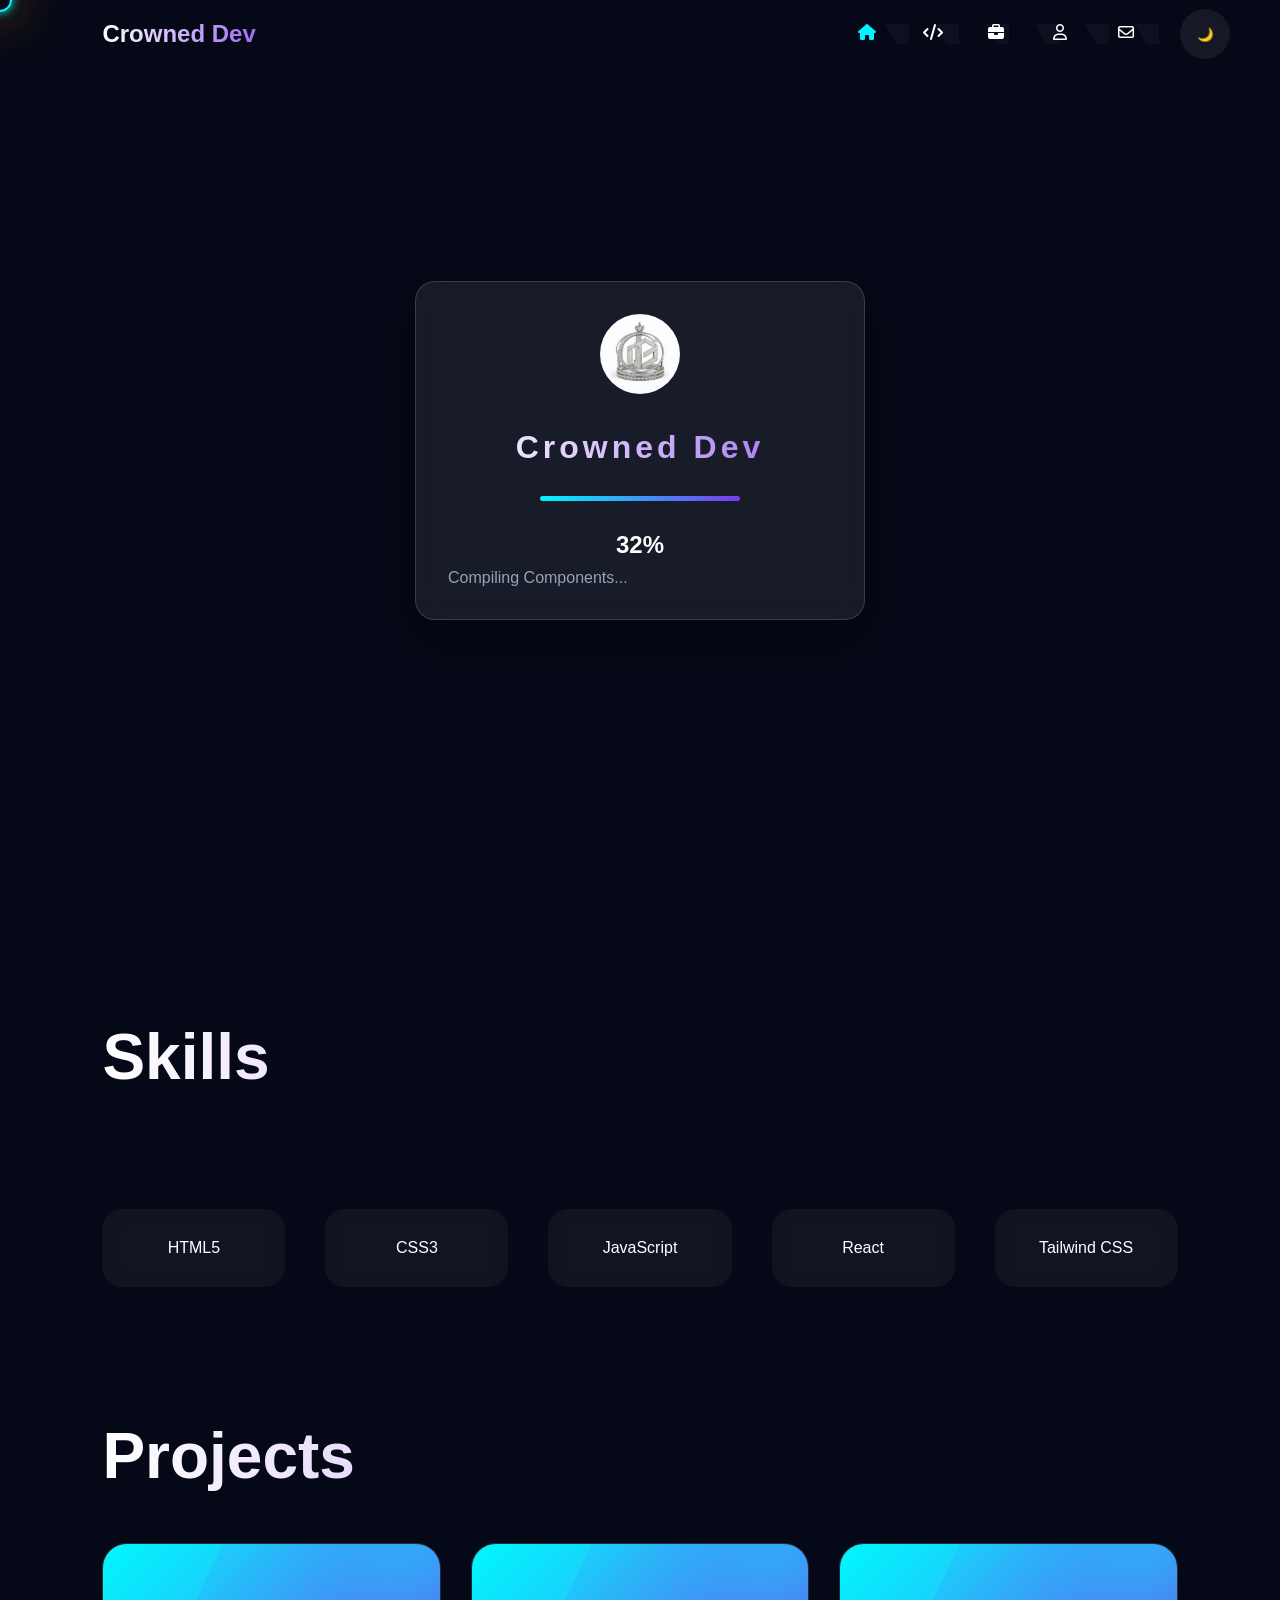
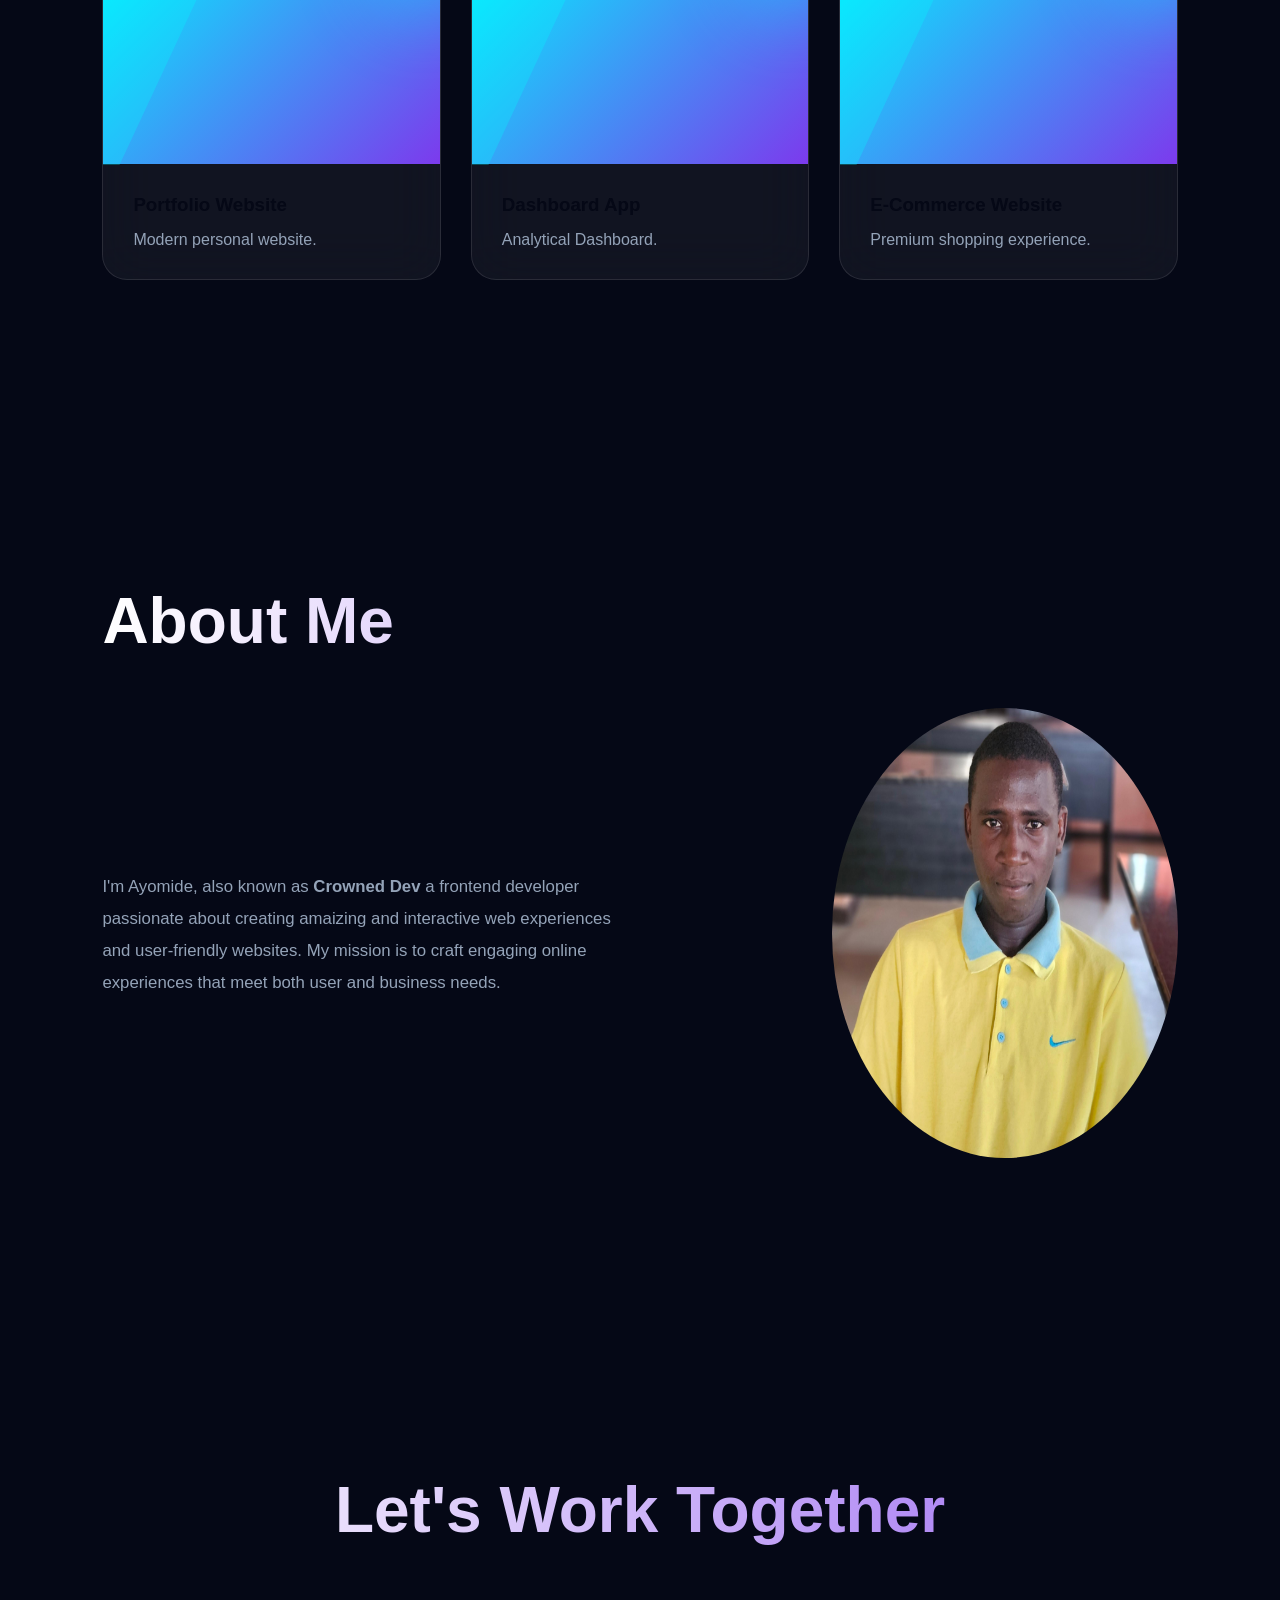
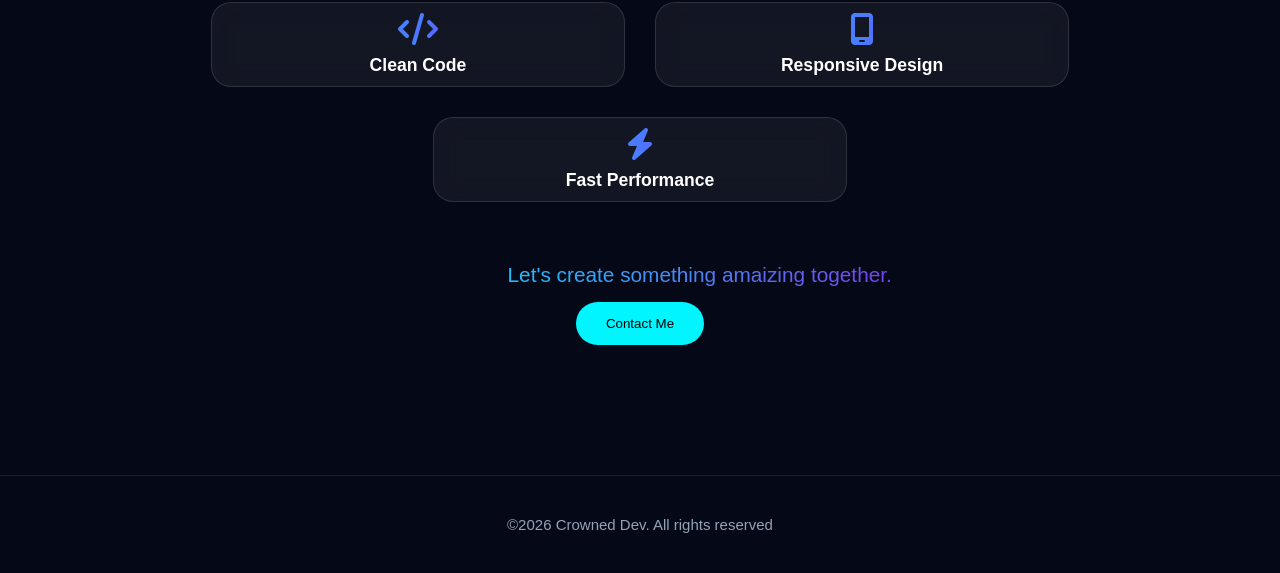
==== commit 5f0cb8a7: "changes added" ====
--- a/index.html
+++ b/index.html
@@ -15,7 +15,7 @@
 </head>
 <body>
     <!-- Loader -->
-    <!-- <div id="loader">
+    <div id="loader">
         <div class="loader-content">
             <div class="loader-card">
                 <div class="loader-logo"><img src="/Assets/logo.jpeg" alt=""></div>
@@ -27,7 +27,7 @@
             <p id="tag"></p>
             </div>
         </div>
-    </div> -->
+    </div>
     <!-- Background -->
         <div class="bg"></div>
         <div class="grid"></div>
--- a/css/responsive.css
+++ b/css/responsive.css
@@ -169,7 +169,7 @@
     }
     .section h2{
         font-size: 6rem;
-        margin-bottom: 70px;
+        margin-bottom: 65px;
     }
     #hero{
         margin: 0;
@@ -220,6 +220,9 @@
     }
     #about ,.about-left{
         padding: 0;
+    }
+    #about h2{
+        margin-left: 5%;
     }
     #about p{
         font-size: 2rem;
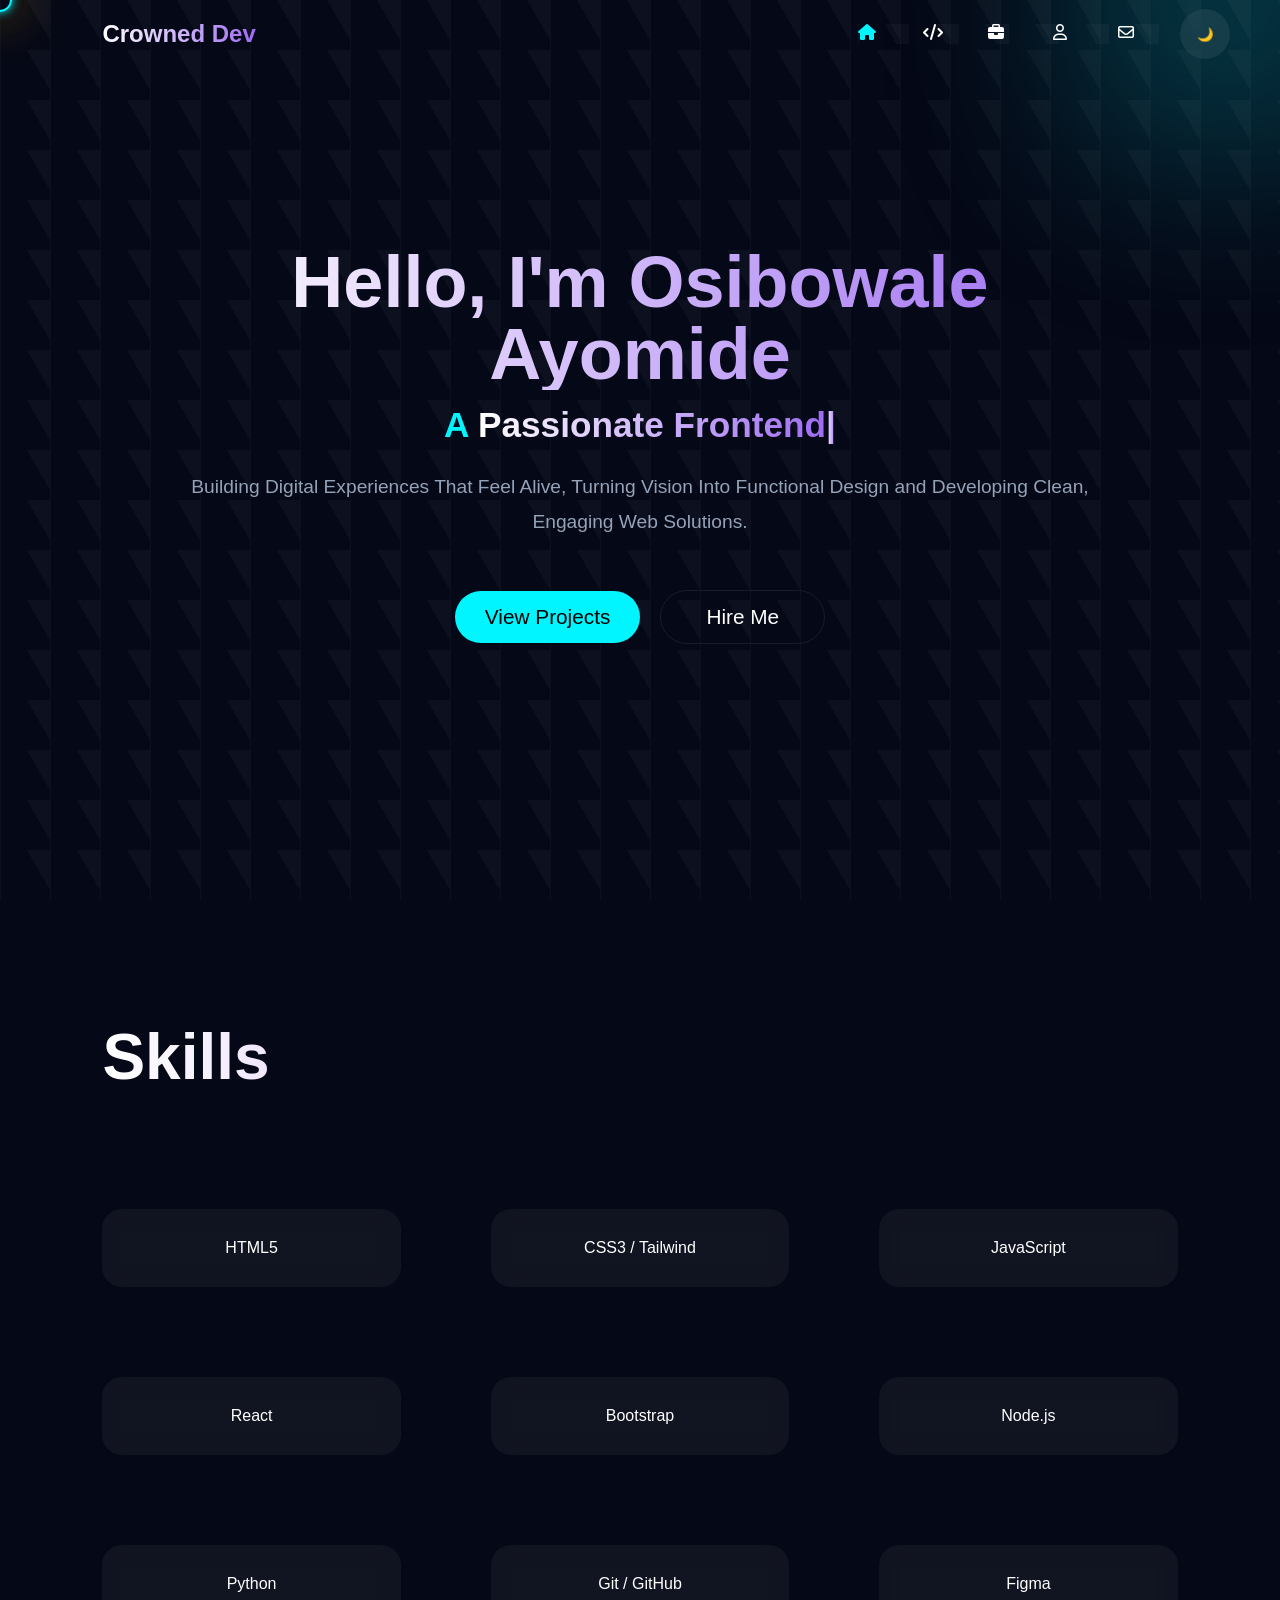
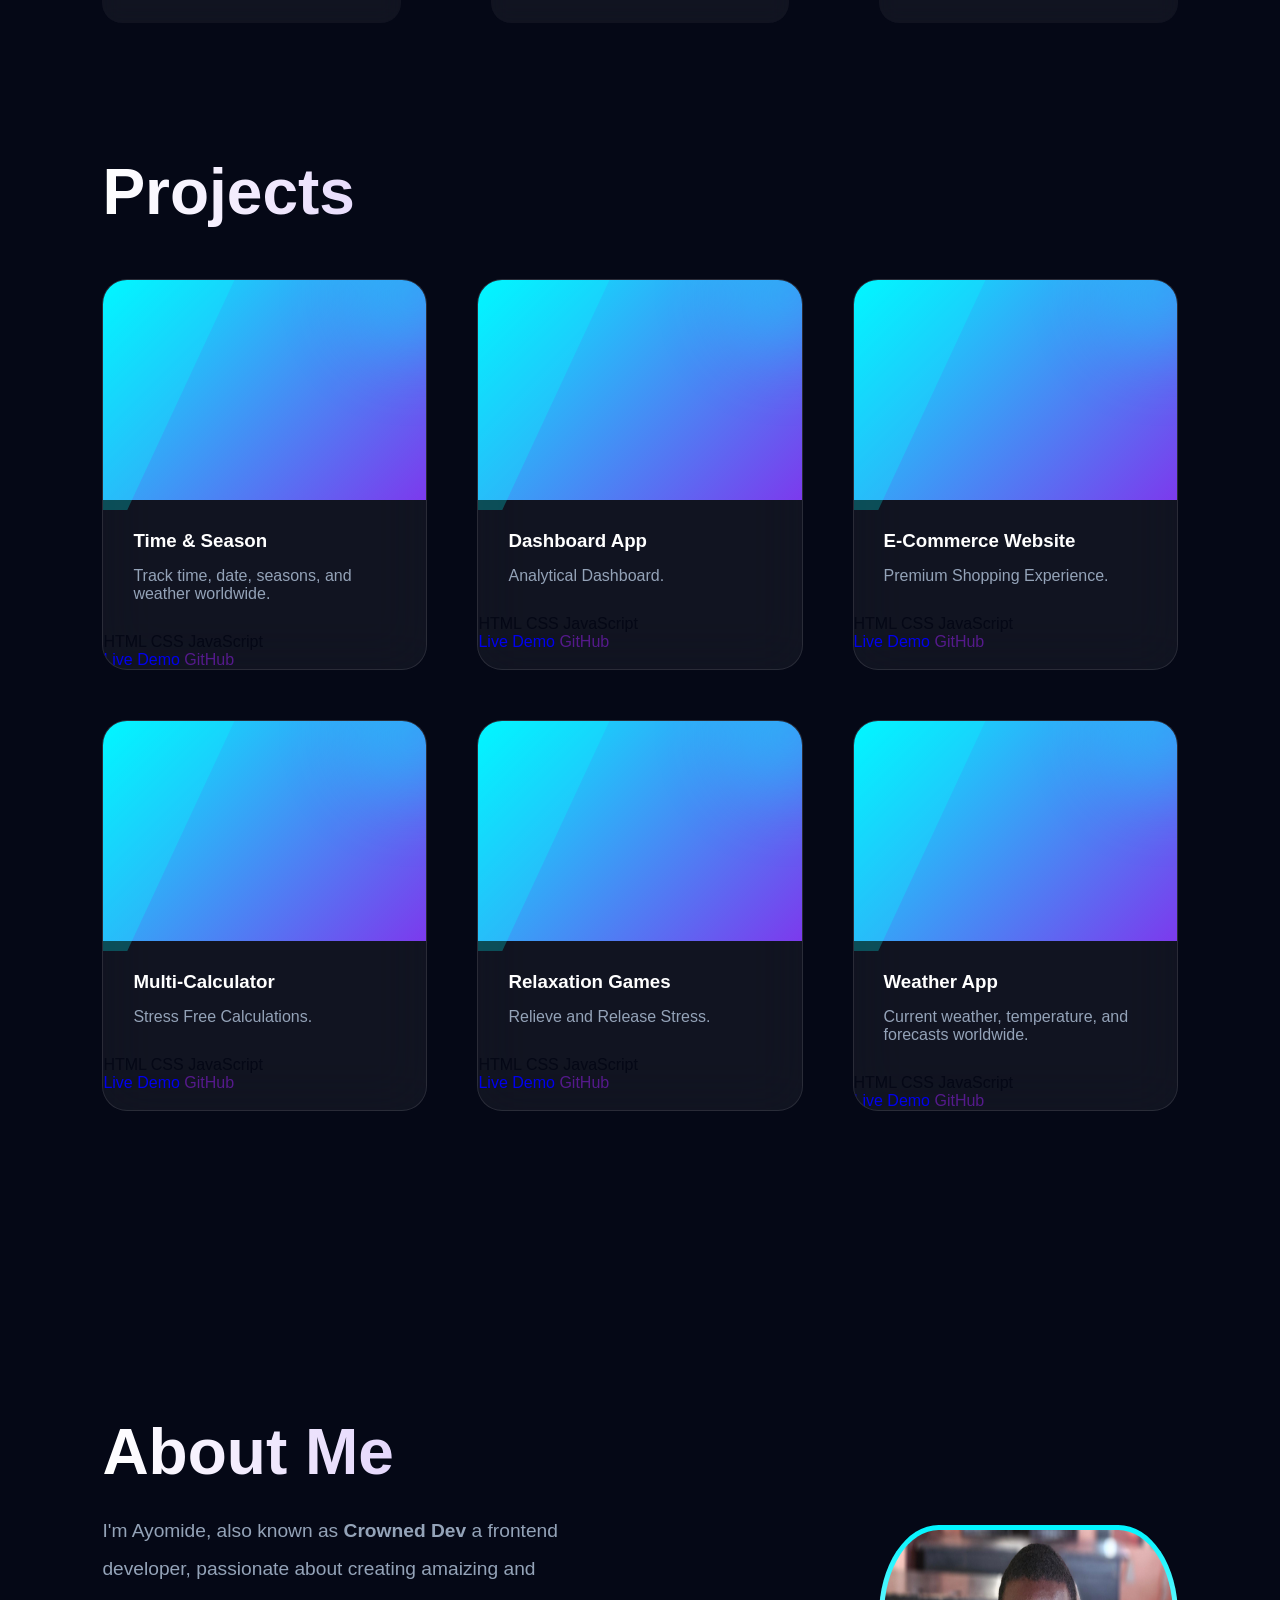
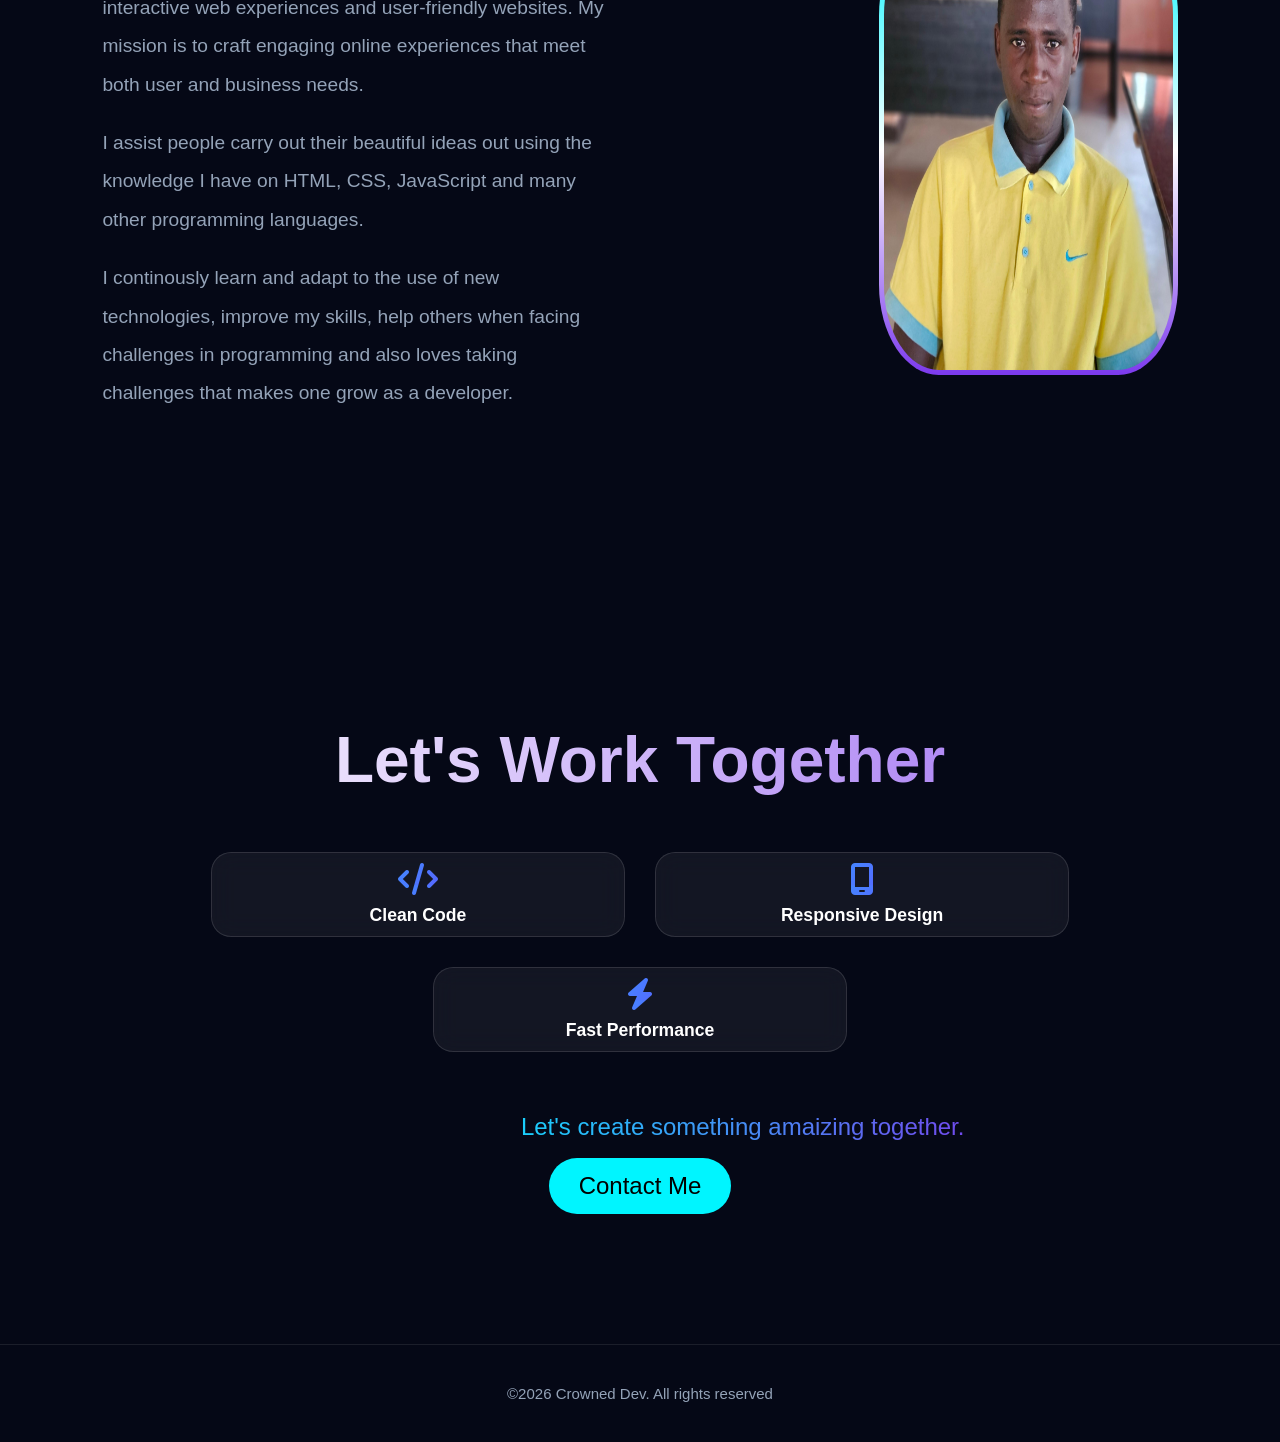
==== commit 9447bab1: "changes added'" ====
--- a/index.html
+++ b/index.html
@@ -15,7 +15,7 @@
 </head>
 <body>
     <!-- Loader -->
-    <div id="loader">
+    <!-- <div id="loader">
         <div class="loader-content">
             <div class="loader-card">
                 <div class="loader-logo"><img src="/Assets/logo.jpeg" alt=""></div>
@@ -26,7 +26,7 @@
             <h2 id="percentage">0%</h2>
             <p id="tag"></p>
             </div>
-        </div>
+        </div> -->
     </div>
     <!-- Background -->
         <div class="bg"></div>
@@ -57,8 +57,8 @@
     <!-- Hero Section -->
         <section id="hero">
             <div class="hero-content">
-                <h1 class="grad-txt">Ayomide</h1>
-                <h2>Frontend Developer</h2>
+                <h1 class="grad-txt">Hello, I'm Osibowale Ayomide</h1>
+                <h2>A <span id="typing-txt" class="grad-txt2"></span><span class="cursor grad-txt1">|</span></h2>
                 <p>Building Digital Experiences That Feel Alive, Turning Vision Into Functional Design and Developing Clean, Engaging Web Solutions.</p>
                 <div class="btns">
                     <a href="#projects" class="btn primary">View Projects</a>
@@ -71,12 +71,16 @@
             <h2 class="grad-txt">Skills</h2>
             <div class="skills">
                 <div class="skill">HTML5</div>
-                <div class="skill">CSS3</div>
+                <div class="skill">CSS3 / Tailwind</div>
                 <div class="skill">JavaScript</div>
                 <div class="skill">React</div>
-                <div class="skill">Tailwind CSS</div>
-                <!-- <div class="skill">Bootstrap</div> -->
-            </div>
+                <div class="skill">Bootstrap</div>
+                <div class="skill">Node.js</div>
+                <div class="skill">Python</div>
+                <div class="skill">Git / GitHub</div>
+                <div class="skill">Figma</div>
+            </div>
+            
         </section>
     <!-- Projects Section -->
             <section id="projects" class="section reveal">
@@ -86,8 +90,17 @@
                         <div class="glass-orb"></div>
                         <div class="card-img"></div>
                         <div class="card-txt">
-                            <h3>Portfolio Website</h3>
-                            <p>Modern personal website.</p>
+                            <h3>Time & Season</h3>
+                            <p>Track time, date, seasons, and weather worldwide.</p>
+                        </div>
+                        <div class="tech-stack">
+                            <span>HTML</span>
+                            <span>CSS</span>
+                            <span>JavaScript</span>
+                        </div>
+                        <div class="project-links">
+                            <a href="#about">Live Demo</a>
+                            <a href="">GitHub</a>
                         </div>
                     </div>
                     <div class="card">
@@ -96,6 +109,16 @@
                         <div class="card-txt">
                             <h3>Dashboard App</h3>
                             <p>Analytical Dashboard.</p>
+                            <!-- <a href="#about">VISIT PROJECT</a> -->
+                        </div>
+                         <div class="tech-stack">
+                            <span>HTML</span>
+                            <span>CSS</span>
+                            <span>JavaScript</span>
+                        </div>
+                        <div class="project-links">
+                            <a href="#about">Live Demo</a>
+                            <a href="">GitHub</a>
                         </div>
                     </div>
                     <div class="card">
@@ -103,7 +126,67 @@
                         <div class="card-img"></div>
                         <div class="card-txt">
                             <h3>E-Commerce Website</h3>
-                            <p>Premium shopping experience.</p>
+                            <p>Premium Shopping Experience.</p>
+                        </div>
+                         <div class="tech-stack">
+                            <span>HTML</span>
+                            <span>CSS</span>
+                            <span>JavaScript</span>
+                        </div>
+                        <div class="project-links">
+                            <a href="#about">Live Demo</a>
+                            <a href="">GitHub</a>
+                        </div>
+                    </div>
+                    <div class="card">
+                        <div class="glass-orb"></div>
+                        <div class="card-img"></div>
+                        <div class="card-txt">
+                            <h3>Multi-Calculator</h3>
+                            <p>Stress Free Calculations.</p>
+                        </div>
+                         <div class="tech-stack">
+                            <span>HTML</span>
+                            <span>CSS</span>
+                            <span>JavaScript</span>
+                        </div>
+                        <div class="project-links">
+                            <a href="#about">Live Demo</a>
+                            <a href="">GitHub</a>
+                        </div>
+                    </div>
+                    <div class="card">
+                        <div class="glass-orb"></div>
+                        <div class="card-img"></div>
+                        <div class="card-txt">
+                            <h3>Relaxation Games</h3>
+                            <p>Relieve and Release Stress.</p>
+                        </div>
+                         <div class="tech-stack">
+                            <span>HTML</span>
+                            <span>CSS</span>
+                            <span>JavaScript</span>
+                        </div>
+                        <div class="project-links">
+                            <a href="#about">Live Demo</a>
+                            <a href="">GitHub</a>
+                        </div>
+                    </div>
+                    <div class="card">
+                        <div class="glass-orb"></div>
+                        <div class="card-img"></div>
+                        <div class="card-txt">
+                            <h3>Weather App</h3>
+                            <p>Current weather, temperature, and forecasts worldwide.</p>
+                        </div>
+                         <div class="tech-stack">
+                            <span>HTML</span>
+                            <span>CSS</span>
+                            <span>JavaScript</span>
+                        </div>
+                        <div class="project-links">
+                            <a href="#about">Live Demo</a>
+                            <a href="">GitHub</a>
                         </div>
                     </div>
                 </div>
@@ -113,9 +196,18 @@
             <h2 class="grad-txt">About Me</h2>
             <div class="about-content">
                 <div class="about-left">
-                    <p>I'm Ayomide, also known as <strong>Crowned Dev</strong> a frontend developer 
+                    <p>
+                        I'm Ayomide, also known as <strong>Crowned Dev</strong> a frontend developer, 
                         passionate about creating amaizing and interactive web experiences and user-friendly websites.
                         My mission is to craft engaging online experiences that meet both user and business needs.
+                    </p>
+                    <p>
+                        I assist people carry out their beautiful ideas out using the knowledge I have on 
+                        HTML, CSS, JavaScript and many other programming languages.
+                    </p>
+                    <p>
+                        I continously learn and adapt to the use of new technologies, improve my skills, help others when facing
+                        challenges in programming and also loves taking challenges that makes one grow as a developer.
                     </p>
                 </div>
                 <div class="about-right">
@@ -170,7 +262,7 @@
                 </form>
                 <div class="social-icons">
                     <a href="https://github.com/ayomideosi-sketch" target="_blank"><i class="fab fa-github"></i></a>
-                    <a href="#"><i class="fa-brands fa-linkedin"></i></a>
+                    <a href="https://www.linkedin.com/in/ayomide-osibowale-a86b6b423/"><i class="fa-brands fa-linkedin"></i></a>
                 </div>
             </div>
         </div>
@@ -187,6 +279,7 @@
                 </p>
             </div>
         </div>
+        <!-- Why Section -->
     <!-- Footer Section -->
         <footer>
             ©2026 Crowned Dev. All rights reserved
--- a/css/index.css
+++ b/css/index.css
@@ -160,6 +160,39 @@
     right: -150px;
     z-index: -1;
 }
+.cursor{
+    animation: blink 0.7s infinite;
+}
+@keyframes blink {
+    50%{
+        opacity: 0;
+    }
+}
+.grad-txt1{
+    background: linear-gradient(270deg, #00f5ff, #050816, #7c3aed, #fff);
+    background-size: 400% 400%;
+    background-clip: text;
+    /* -webkit-background-clip: text; */
+    -webkit-text-fill-color: transparent;
+    animation: gradMove 0.7s ease-in-out infinite;
+}
+.grad-txt2{
+    background: linear-gradient(270deg, #00f5ff, #050816, #7c3aed, #fff);
+    background-size: 400% 400%;
+    background-clip: text;
+    /* -webkit-background-clip: text; */
+    -webkit-text-fill-color: transparent;
+    animation: gradMove2 7s ease-in-out infinite;
+}
+@keyframes gradMove2 {
+    0%{
+        background-position: 10% 70%;
+    }50%{
+        background-position: 100% 30%;
+    }100%{
+        background-position: 10% 70%;
+    }
+}
 /* Header */
 #header{
     position: fixed;
@@ -283,7 +316,7 @@
     }
 }
 #hero .hero-content h1{
-    font-size: 5rem;
+    font-size: 4.5rem;
     font-weight: 700;
     line-height: 1;
 }
@@ -295,7 +328,7 @@
 #hero .hero-content p{
     margin-top: 25px;
     color: #94a3b8;
-    font-size: 1.1rem;
+    font-size: 1.2rem;
     line-height: 1.8;
 }
 #hero .hero-content .btns{
@@ -303,6 +336,7 @@
     display: flex;
     justify-content: center;
     align-items: center;
+    font-size: 1.3rem;
 }
 .btn1{
     border: 1px solid rgba(225, 225, 225, 0.09);
@@ -324,6 +358,7 @@
 }
  .btn1:hover, .btn:hover{
     transform: translateY(-8px);
+    box-shadow: 0 0 20px #00f5ff;
 }
 /* Section */
 .section{
@@ -337,8 +372,8 @@
 .skills{
     padding-top: 50px;
     display: grid;
-    grid-template-columns: repeat(auto-fit, minmax(180px, 2fr));
-    gap: 40px;
+    grid-template-columns: repeat(3, 1fr);
+    gap: 90px;
     margin-top: 6%;
     margin-bottom: -10%;
 }
@@ -351,11 +386,15 @@
     animation: waveGlow 2.5s ease-in-out infinite;
     backdrop-filter: blur(10px);
 }
-.skill:nth-child(1){animation-delay: 0s;}
-.skill:nth-child(2){animation-delay: 0.3s;}
-.skill:nth-child(3){animation-delay: 0.6s;}
-.skill:nth-child(4){animation-delay: 0.9s;}
-.skill:nth-child(5){animation-delay: 1.2s;}
+.skill:nth-child(1){animation-delay: 1.2s;}
+/* .skill:nth-child(2){animation-delay: 0.6s;} */
+.skill:nth-child(3){animation-delay: 1.2s;}
+.skill:nth-child(4){animation-delay: 1.2s;}
+/* .skill:nth-child(5){animation-delay: 0.6s;} */
+.skill:nth-child(6){animation-delay: 1.2s;}
+.skill:nth-child(7){animation-delay: 1.2s;}
+/* .skill:nth-child(8){animation-delay: 0.6s;} */
+.skill:nth-child(9){animation-delay: 1.2s;}
 
 @keyframes waveGlow{
     0%, 100%{
@@ -370,8 +409,8 @@
 /* Projects */
 .projects{
     display: grid;
-    grid-template-columns: repeat(auto-fit,minmax(320px,1fr));
-    gap: 30px;
+    grid-template-columns: repeat(3, 1fr);
+    gap: 50px;
 }
 .card{
     border: 1px solid rgba(255, 255, 255, 0.1);
@@ -397,6 +436,7 @@
     rgba(124, 58, 237, 0.15));
     opacity: 0;
     transition: 0.5s;
+    pointer-events: none;
 }
 .card:hover::before{
     opacity: 1;
@@ -411,8 +451,8 @@
     position: absolute;
     top: 0;
     left: -100px;
-    width: 50%;
-    height: 66%;
+    width: 55%;
+    height: 59%;
     background: rgba(0, 255, 255, 0.25);
     transform: skewX(-25deg);
     transition: left 0.8s cubic-bezier(0.19, 1, 0.22, 1);
@@ -435,6 +475,7 @@
     padding: 30px;
 }
 .card-txt h3{
+    color: #fff;
     transform: translateZ(60px);
     margin-bottom: 15px;
 }
@@ -446,27 +487,35 @@
 #about{
     margin-top: 5%;
 }
+#about h2{
+    margin-bottom: 3px;
+}
 #about .about-content{
     display: flex;
     justify-content: center;
     align-items: center;
     margin-bottom: 3%;
-    /* gap: 10%; */
+    gap: 15%;
 }
 #about .about-left{
-    margin-right: 10%;
+    /* margin-right: 10%; */
+    /* margin-left: -10%; */
     padding-right: 10%;
 }
 #about .about-right img{
     width: 100%;
-    border-radius: 50%;
+    border-radius: 20%;
+    padding: 5px;
+    background: linear-gradient(180deg, #00f5ff, #fff, #7c3aed);
+    /* margin-left: 10%; */
     height: 50vh;
 }
 #about p{
     color: #94a3b8;
-    max-width: 700px;
-    line-height: 1.9;
-    font-size: 1.05rem;
+    max-width: 800px;
+    padding-top: 20px;
+    line-height: 2.4rem;
+    font-size: 1.2rem;
 }
 /* Contact */
 #Contact{
@@ -479,12 +528,12 @@
 }
 #Contact p{
     text-align: center;
-    margin-left: 23%;
+    margin-left: 27%;
     max-width: 700px;
-    font-size: 1.3rem;
+    font-size: 1.5rem;
     line-height: 1.7;
     background: linear-gradient(100deg, #00f5ff, #7c3aed);
-    background-size: 80% 70%;
+    background-size: 90% 70%;
     background-clip: text;
     -webkit-text-fill-color: transparent;
 }
@@ -540,6 +589,9 @@
     transform: translateY(-10px) scale(1.05);
     
 }
+#show_me{
+    font-size: 1.5rem;
+}
 /* Footer */
 footer{
     text-align: center;
--- a/css/animation.css
+++ b/css/animation.css
@@ -374,6 +374,7 @@
     border-radius: 50%;
     background: radial-gradient(rgba(0, 245, 255, 0.4), transparent);
     filter: blur(30px);
+    pointer-events: none;
     animation: orbFloat 6s ease-in-out infinite;
 }
 @keyframes orbFloat {
--- a/css/responsive.css
+++ b/css/responsive.css
@@ -71,7 +71,7 @@
         scroll-margin-top: 90px;
     }
     .logo{
-        font-size: 1.3rem;
+        font-size: 1.6rem;
     }
     #toggle{
         /* display: none; */
@@ -169,10 +169,10 @@
     }
     .section h2{
         font-size: 6rem;
-        margin-bottom: 65px;
+        margin-bottom: 70px;
     }
     #hero{
-        margin: 0;
+        margin-: 0;
         padding: 0;
     }
     #hero .hero-content h1{
@@ -220,9 +220,6 @@
     }
     #about ,.about-left{
         padding: 0;
-    }
-    #about h2{
-        margin-left: 5%;
     }
     #about p{
         font-size: 2rem;
@@ -309,19 +306,4 @@
     footer{
         font-size: 25px;
     }
-}
-
-@media(max-width: 1024px){
-    .logo{
-        font-size: 2rem;
-    }
-    nav{
-        margin-right: 30px;
-    }
-    nav ul span{
-        font-size: 1.3rem;
-    }
-    nav ul li a i{
-        /* font-size: ; */
-    }
 }
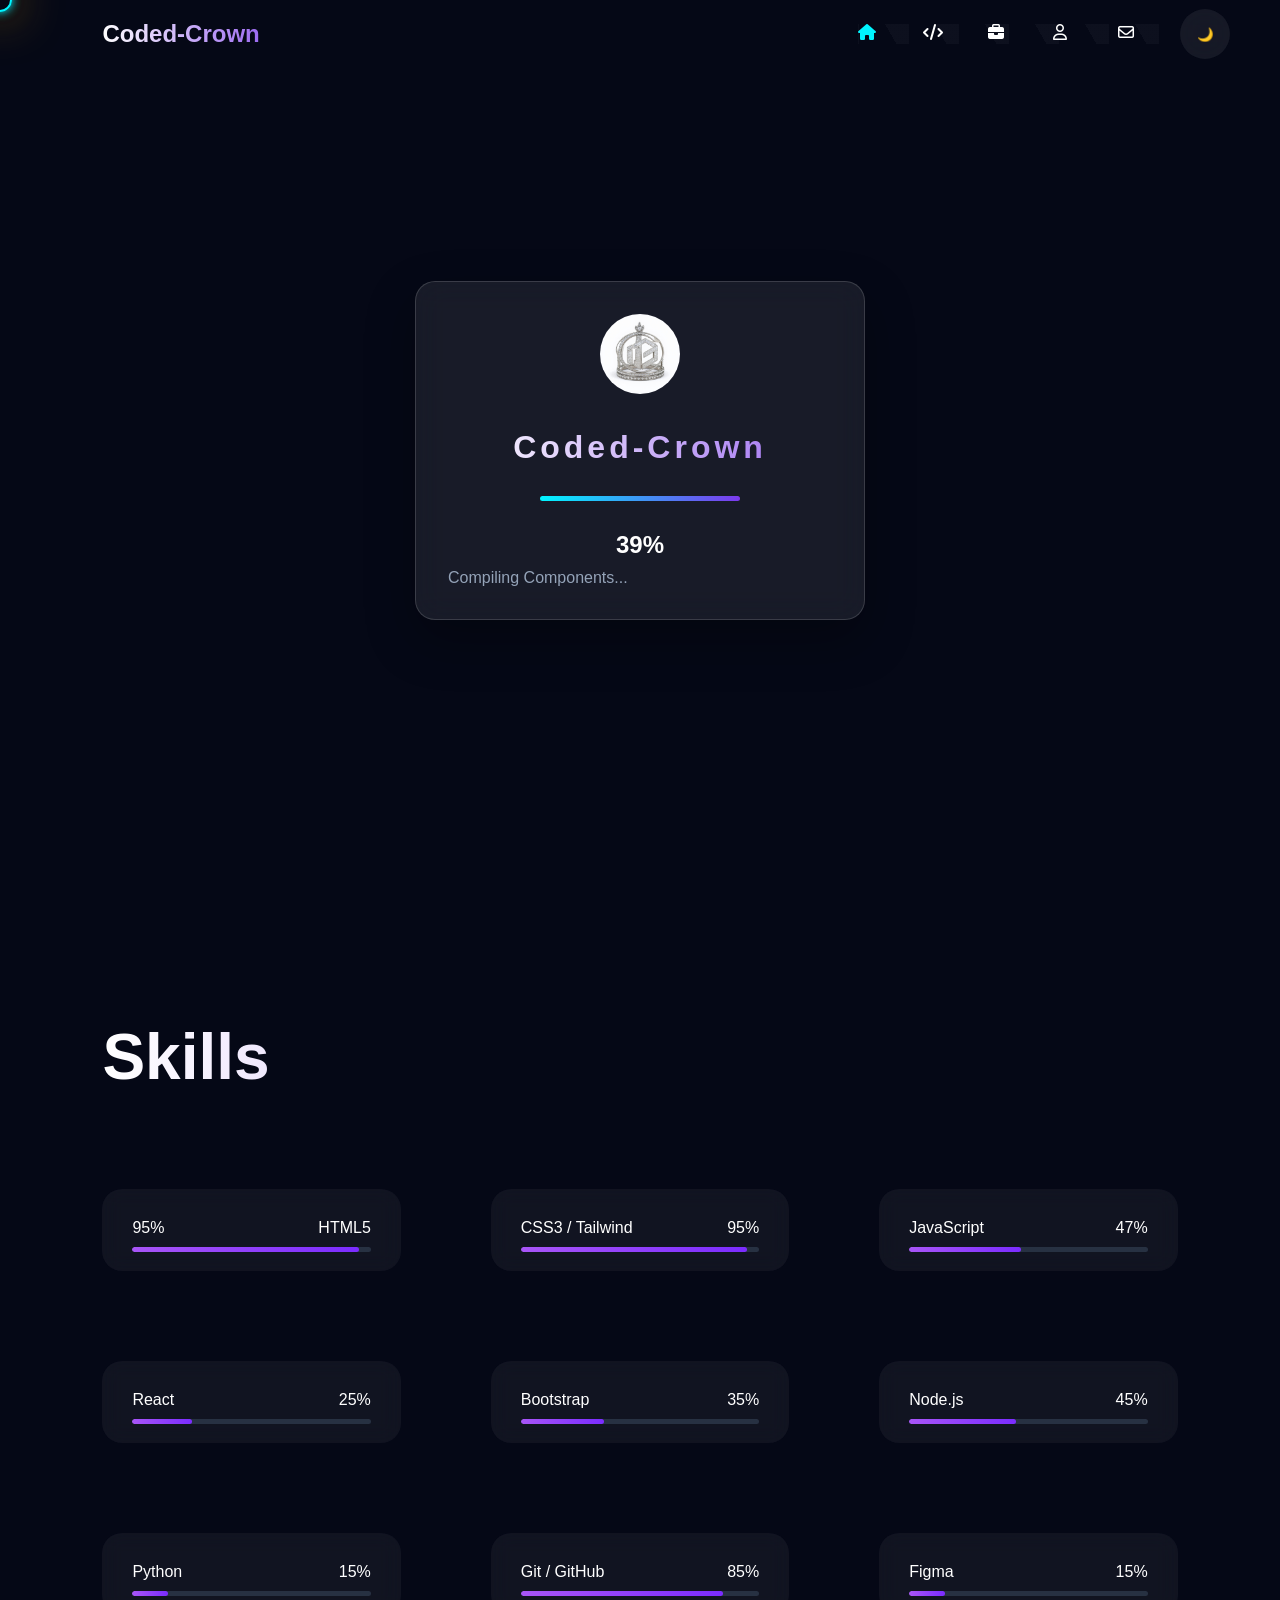
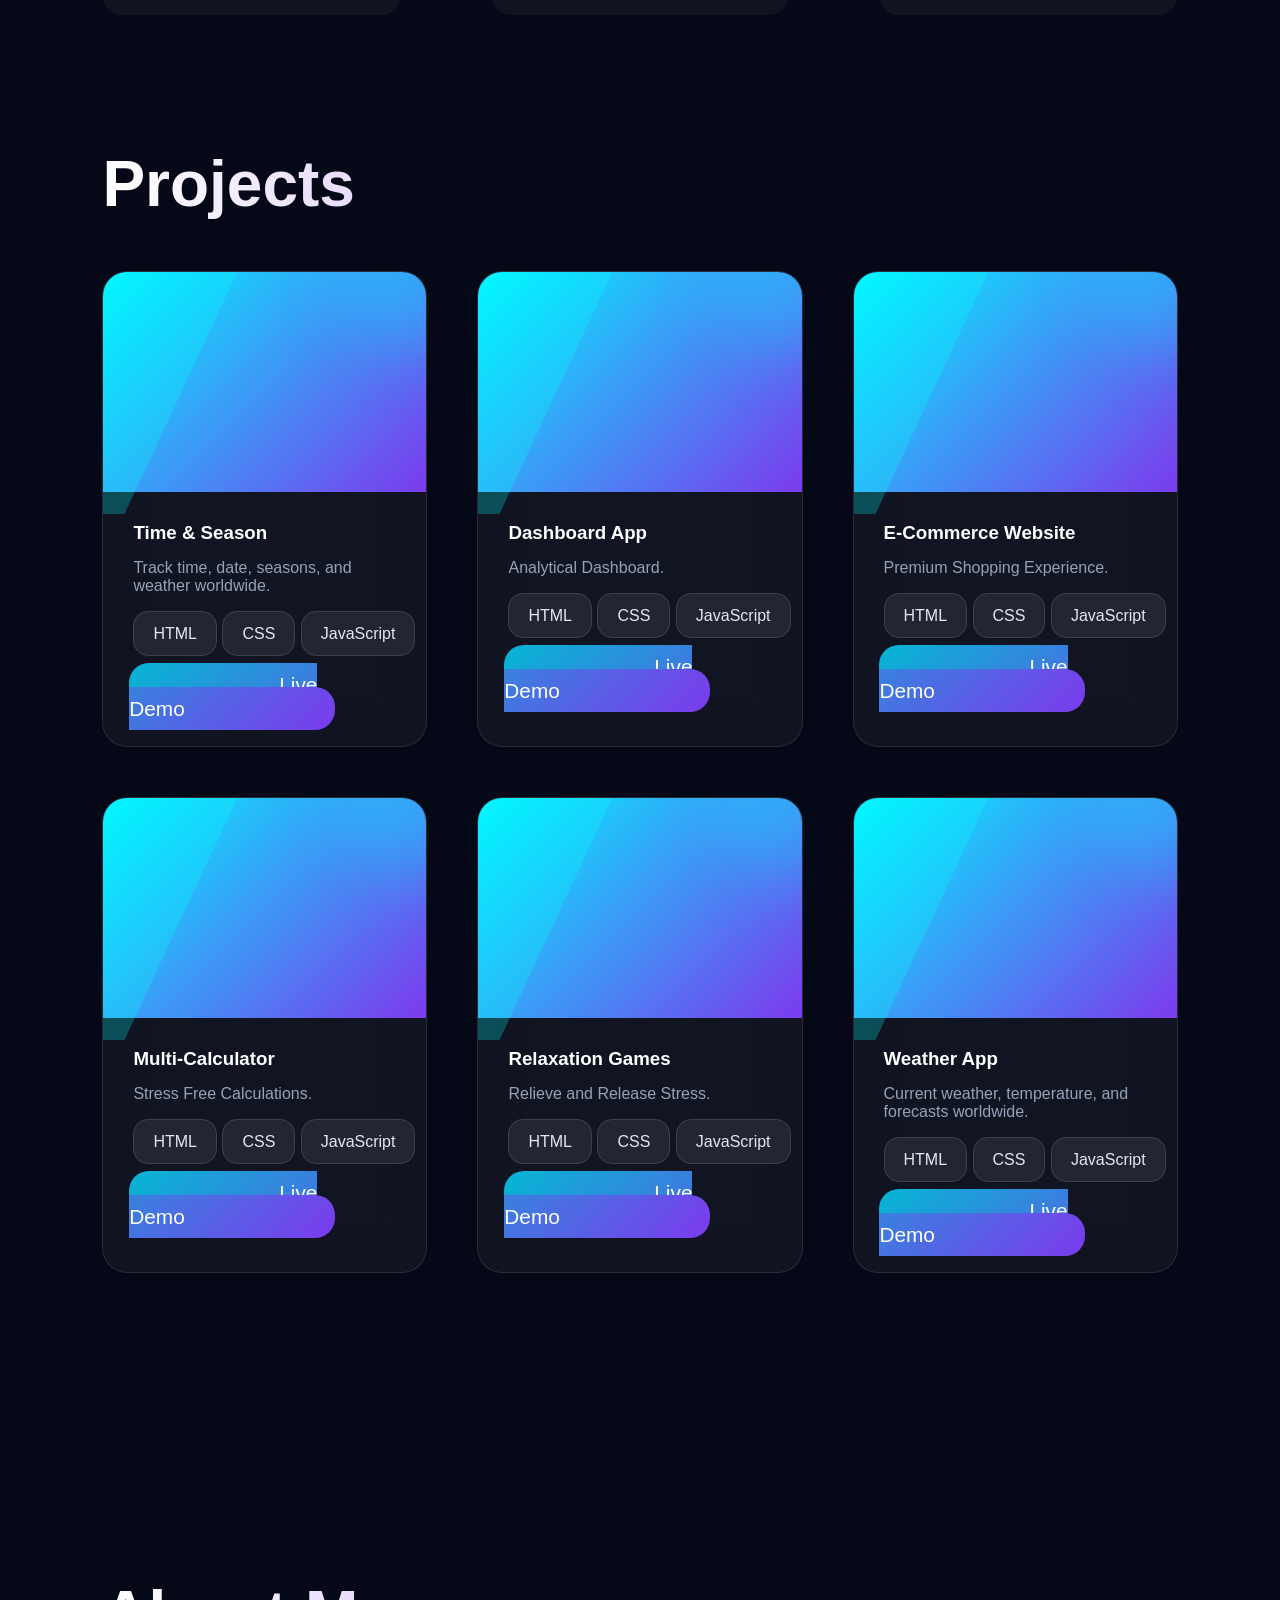
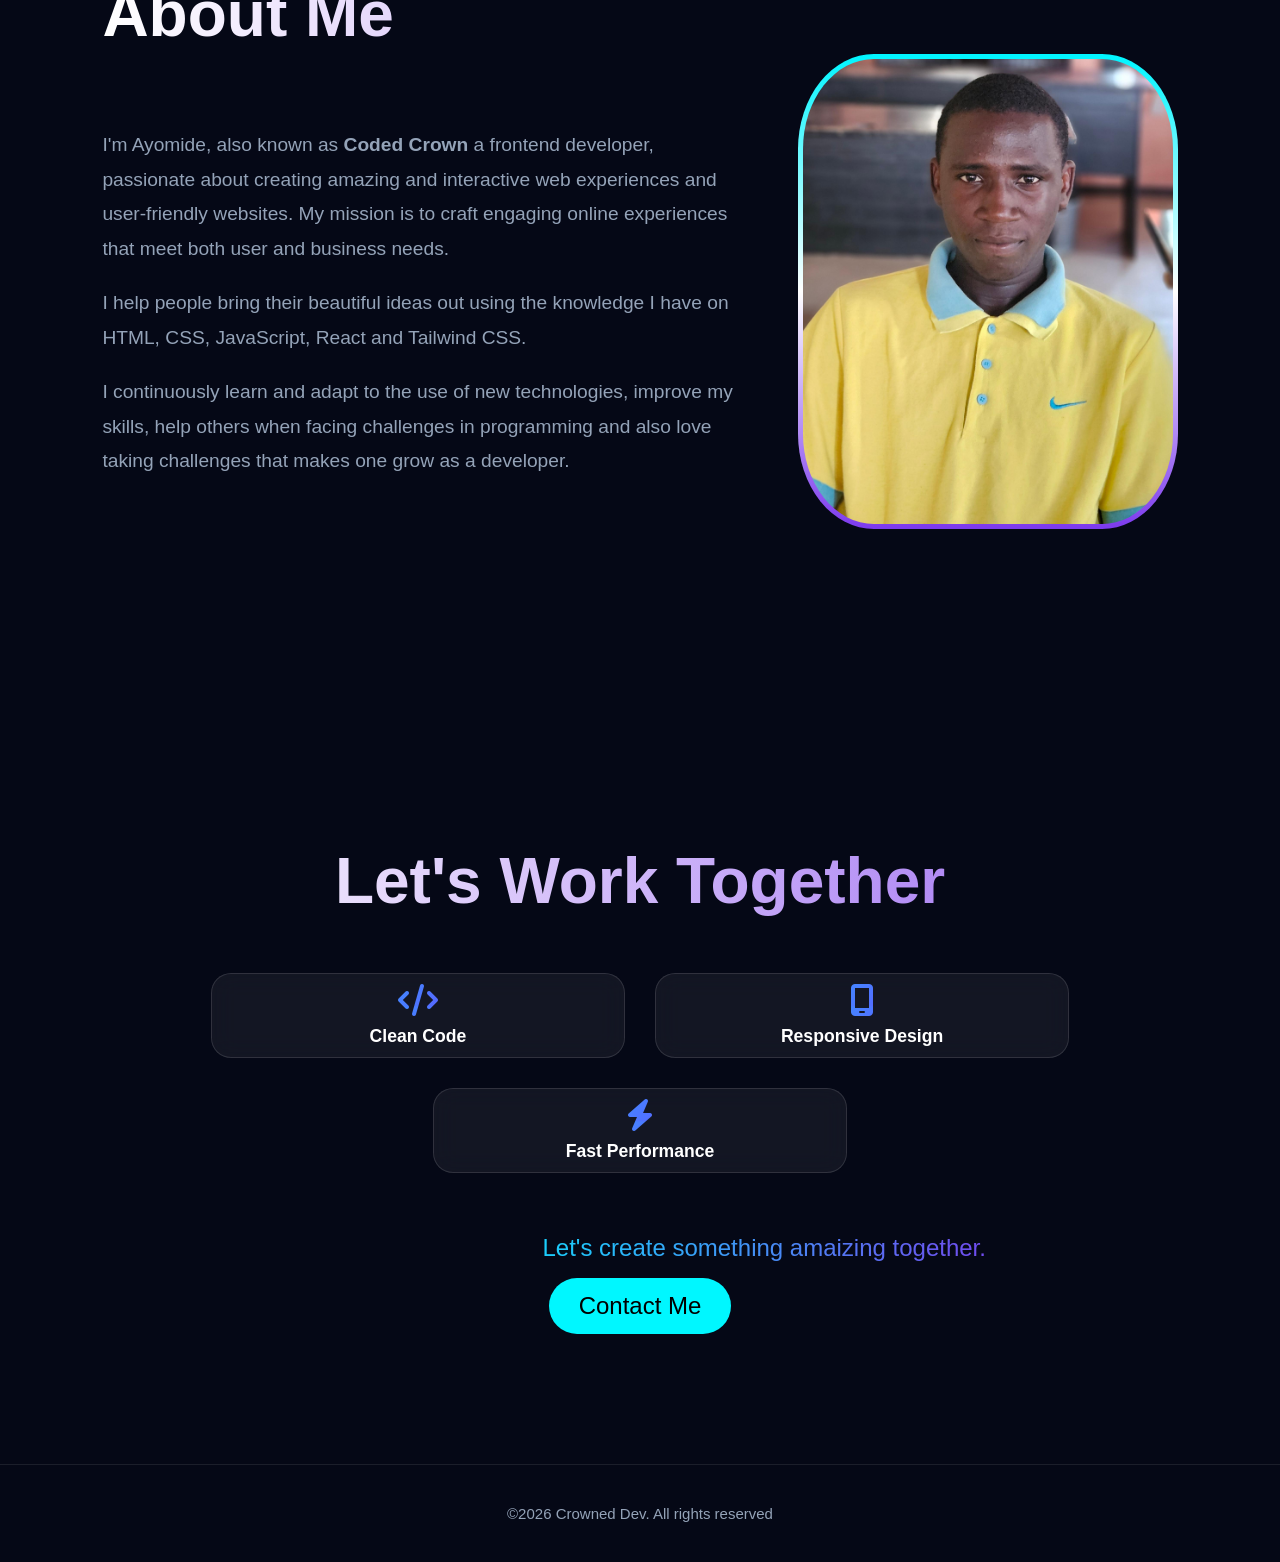
==== commit 6e264fa0: "changes added" ====
--- a/index.html
+++ b/index.html
@@ -3,7 +3,7 @@
 <head>
     <meta charset="UTF-8">
     <meta name="viewport" content="width=device-width, initial-scale=1.0">
-    <title>CrownedDev - Portfolio</title>
+    <title>Coded-Crown - Portfolio</title>
     <link rel="shortcut icon" href="/Assets/logo.jpeg" type="image/x-icon">
     <link rel="preconnect" href="https://fonts.googleapis.com">
     <link rel="stylesheet"href="https://cdnjs.cloudflare.com/ajax/libs/font-awesome/6.5.2/css/all.min.css">
@@ -15,18 +15,18 @@
 </head>
 <body>
     <!-- Loader -->
-    <!-- <div id="loader">
+    <div id="loader">
         <div class="loader-content">
             <div class="loader-card">
                 <div class="loader-logo"><img src="/Assets/logo.jpeg" alt=""></div>
-            <h1 class="grad-txt">Crowned Dev</h1>
+            <h1 class="grad-txt">Coded-Crown</h1>
             <div class="loading-bar">
                 <div class="progress"></div>
             </div>
             <h2 id="percentage">0%</h2>
             <p id="tag"></p>
             </div>
-        </div> -->
+        </div>
     </div>
     <!-- Background -->
         <div class="bg"></div>
@@ -40,7 +40,7 @@
         </div>
     <!-- Header Section -->
         <header id="header">
-            <div class="logo grad-txt">Crowned Dev</div>
+            <div class="logo grad-txt">Coded-Crown</div>
     <!-- Theme -->
         <button id="toggle">🌙</button>
             <nav id="nav-menu" class="grid1">
@@ -60,6 +60,10 @@
                 <h1 class="grad-txt">Hello, I'm Osibowale Ayomide</h1>
                 <h2>A <span id="typing-txt" class="grad-txt2"></span><span class="cursor grad-txt1">|</span></h2>
                 <p>Building Digital Experiences That Feel Alive, Turning Vision Into Functional Design and Developing Clean, Engaging Web Solutions.</p>
+                <div class="social-icons">
+                    <a href="https://github.com/ayomideosi-sketch" target="_blank"><i class="fab fa-github"></i></a>
+                    <a href="https://www.linkedin.com/in/ayomide-osibowale-a86b6b423/"><i class="fa-brands fa-linkedin"></i></a>
+                </div>
                 <div class="btns">
                     <a href="#projects" class="btn primary">View Projects</a>
                     <a href="#" class="btn1 secondary" id="btnContact">Hire Me</a>
@@ -70,17 +74,79 @@
         <section id="skills" class="section reveal">
             <h2 class="grad-txt">Skills</h2>
             <div class="skills">
-                <div class="skill">HTML5</div>
-                <div class="skill">CSS3 / Tailwind</div>
-                <div class="skill">JavaScript</div>
-                <div class="skill">React</div>
-                <div class="skill">Bootstrap</div>
-                <div class="skill">Node.js</div>
-                <div class="skill">Python</div>
-                <div class="skill">Git / GitHub</div>
-                <div class="skill">Figma</div>
-            </div>
-            
+                <div class="skill">
+                    <div class="top">
+                        <span>95%</span><span>HTML5</span>
+                    </div>
+                    <div class="bar-bg">
+                        <div class="bar html"></div>
+                    </div>
+                </div>
+                <div class="skill">
+                    <div class="top">
+                        <span>CSS3 / Tailwind</span><span>95%</span>
+                    </div>
+                    <div class="bar-bg">
+                        <div class="bar css"></div>
+                    </div>
+                </div>
+                <div class="skill">
+                    <div class="top">
+                        <span>JavaScript</span><span>47%</span>
+                    </div>
+                    <div class="bar-bg">
+                        <div class="bar js"></div>
+                    </div>
+                </div>
+                <div class="skill">
+                    <div class="top">
+                        <span>React</span><span>25%</span>
+                    </div>
+                    <div class="bar-bg">
+                        <div class="bar react"></div>
+                    </div>
+                </div>
+                <div class="skill">
+                    <div class="top">
+                        <span>Bootstrap</span><span>35%</span>
+                    </div>
+                    <div class="bar-bg">
+                        <div class="bar boot"></div>
+                    </div>
+                </div>
+                <div class="skill">
+                    <div class="top">
+                        <span>Node.js</span><span>45%</span>
+                    </div>
+                    <div class="bar-bg">
+                        <div class="bar node"></div>
+                    </div>
+                </div>
+                <div class="skill">
+                    <div class="top">
+                        <span>Python</span><span>15%</span>
+                    </div>
+                    <div class="bar-bg">
+                        <div class="bar py"></div>
+                    </div>
+                </div>
+                <div class="skill">
+                    <div class="top">
+                        <span>Git / GitHub</span><span>85%</span>
+                    </div>
+                    <div class="bar-bg">
+                        <div class="bar git"></div>
+                    </div>
+                </div>
+                <div class="skill">
+                    <div class="top">
+                        <span>Figma</span><span>15%</span>
+                    </div>
+                    <div class="bar-bg">
+                        <div class="bar fig"></div>
+                    </div>
+                </div>
+            </div>
         </section>
     <!-- Projects Section -->
             <section id="projects" class="section reveal">
@@ -88,7 +154,7 @@
                 <div class="projects">
                     <div class="card">
                         <div class="glass-orb"></div>
-                        <div class="card-img"></div>
+                        <div class="card-img card-img1"></div>
                         <div class="card-txt">
                             <h3>Time & Season</h3>
                             <p>Track time, date, seasons, and weather worldwide.</p>
@@ -98,9 +164,8 @@
                             <span>CSS</span>
                             <span>JavaScript</span>
                         </div>
-                        <div class="project-links">
-                            <a href="#about">Live Demo</a>
-                            <a href="">GitHub</a>
+                        <div class="project-link">
+                            <a href="#about">Live Demo</a>
                         </div>
                     </div>
                     <div class="card">
@@ -116,14 +181,13 @@
                             <span>CSS</span>
                             <span>JavaScript</span>
                         </div>
-                        <div class="project-links">
-                            <a href="#about">Live Demo</a>
-                            <a href="">GitHub</a>
-                        </div>
-                    </div>
-                    <div class="card">
-                        <div class="glass-orb"></div>
-                        <div class="card-img"></div>
+                        <div class="project-link">
+                            <a href="#about">Live Demo</a>
+                        </div>
+                    </div>
+                    <div class="card">
+                        <div class="glass-orb"></div>
+                        <div class="card-img card-img2"></div>
                         <div class="card-txt">
                             <h3>E-Commerce Website</h3>
                             <p>Premium Shopping Experience.</p>
@@ -133,9 +197,8 @@
                             <span>CSS</span>
                             <span>JavaScript</span>
                         </div>
-                        <div class="project-links">
-                            <a href="#about">Live Demo</a>
-                            <a href="">GitHub</a>
+                        <div class="project-link">
+                            <a href="#about">Live Demo</a>
                         </div>
                     </div>
                     <div class="card">
@@ -150,9 +213,8 @@
                             <span>CSS</span>
                             <span>JavaScript</span>
                         </div>
-                        <div class="project-links">
-                            <a href="#about">Live Demo</a>
-                            <a href="">GitHub</a>
+                        <div class="project-link">
+                            <a href="#about">Live Demo</a>
                         </div>
                     </div>
                     <div class="card">
@@ -167,14 +229,13 @@
                             <span>CSS</span>
                             <span>JavaScript</span>
                         </div>
-                        <div class="project-links">
-                            <a href="#about">Live Demo</a>
-                            <a href="">GitHub</a>
-                        </div>
-                    </div>
-                    <div class="card">
-                        <div class="glass-orb"></div>
-                        <div class="card-img"></div>
+                        <div class="project-link">
+                            <a href="#about">Live Demo</a>
+                        </div>
+                    </div>
+                    <div class="card">
+                        <div class="glass-orb"></div>
+                        <div class="card-img card-img1"></div>
                         <div class="card-txt">
                             <h3>Weather App</h3>
                             <p>Current weather, temperature, and forecasts worldwide.</p>
@@ -184,9 +245,8 @@
                             <span>CSS</span>
                             <span>JavaScript</span>
                         </div>
-                        <div class="project-links">
-                            <a href="#about">Live Demo</a>
-                            <a href="">GitHub</a>
+                        <div class="project-link">
+                            <a href="#about">Live Demo</a>
                         </div>
                     </div>
                 </div>
@@ -197,17 +257,17 @@
             <div class="about-content">
                 <div class="about-left">
                     <p>
-                        I'm Ayomide, also known as <strong>Crowned Dev</strong> a frontend developer, 
-                        passionate about creating amaizing and interactive web experiences and user-friendly websites.
+                        I'm Ayomide, also known as <strong>Coded Crown</strong> a frontend developer, 
+                        passionate about creating amazing and interactive web experiences and user-friendly websites.
                         My mission is to craft engaging online experiences that meet both user and business needs.
                     </p>
                     <p>
-                        I assist people carry out their beautiful ideas out using the knowledge I have on 
-                        HTML, CSS, JavaScript and many other programming languages.
+                        I help people bring their beautiful ideas out using the knowledge I have on 
+                        HTML, CSS, JavaScript, React and Tailwind CSS.
                     </p>
                     <p>
-                        I continously learn and adapt to the use of new technologies, improve my skills, help others when facing
-                        challenges in programming and also loves taking challenges that makes one grow as a developer.
+                        I continuously learn and adapt to the use of new technologies, improve my skills, help others when facing
+                        challenges in programming and also love taking challenges that makes one grow as a developer.
                     </p>
                 </div>
                 <div class="about-right">
--- a/css/index.css
+++ b/css/index.css
@@ -17,7 +17,7 @@
     cursor: none;
 }
 .primary{
-    background: #00f5ff;
+    background: #00f7ff;
     color: #000;
 }
 .secondary{
@@ -52,7 +52,6 @@
     border: 1px solid rgba(255,255,255,0.15);
     box-shadow: 0 20px 50px rgba(0,0,0,0.3);
 }
-
 .loader-logo img{
     width: 80px;
     height: 80px;
@@ -370,21 +369,56 @@
 }
 /* Skills */
 .skills{
-    padding-top: 50px;
+    padding-top: 30px;
     display: grid;
     grid-template-columns: repeat(3, 1fr);
     gap: 90px;
     margin-top: 6%;
     margin-bottom: -10%;
 }
+.top{
+    display: flex;
+    justify-content: space-between;
+    /* gap: 80%; */
+}
+.bar-bg{
+    margin-top: 10px;
+    height: 5px;
+    background: #273142;
+    border-radius: 30px;
+    overflow: hidden;
+}
+.bar{
+    /* margin-top: 10px; */
+    height: 100%;
+    border-radius: 30px;
+    background: linear-gradient(90deg, #a855f7,#7b2cff);
+    animation: grow 8s ease forwards;
+    width: 0;
+}
+.html{width: 95%;}
+.css{width: 95%;}
+.js{width: 47%;}
+.react{width: 25%;}
+.boot{width: 35%;}
+.node{width: 45%;}
+.py{width: 15%;}
+.git{width: 85%;}
+.fig{width: 15%;}
 .skill{
     background: rgba(255, 255, 255, 0.05);
-    padding: 30px;
+    padding: 30px 30px 19px 30px;
     text-align: center;
     border-radius: 20px;
     transition: 0.4s;
     animation: waveGlow 2.5s ease-in-out infinite;
     backdrop-filter: blur(10px);
+    /* width: 100%; */
+}
+@keyframes grow {
+    from{
+        width: 0;
+    }
 }
 .skill:nth-child(1){animation-delay: 1.2s;}
 /* .skill:nth-child(2){animation-delay: 0.6s;} */
@@ -411,8 +445,10 @@
     display: grid;
     grid-template-columns: repeat(3, 1fr);
     gap: 50px;
+    width: 100%;
 }
 .card{
+    width: 100%;
     border: 1px solid rgba(255, 255, 255, 0.1);
     position: relative;
     transform-style: preserve-3d;
@@ -452,7 +488,7 @@
     top: 0;
     left: -100px;
     width: 55%;
-    height: 59%;
+    height: 51%;
     background: rgba(0, 255, 255, 0.25);
     transform: skewX(-25deg);
     transition: left 0.8s cubic-bezier(0.19, 1, 0.22, 1);
@@ -483,6 +519,36 @@
     transform: translateZ(50px);
     color: #94a3b8;
 }
+.tech-stack{
+    margin-left: 29px;
+}
+.tech-stack span{
+    margin-left: 1px;
+    background: rgba(255, 255,255,.08);
+    border: 1px solid rgba(255,255,255,.12);
+    color: #e2e8f0;
+    backdrop-filter: blur(12px);
+    padding: 13px 19px;
+    border-radius: 15px;
+}
+.project-link{
+    margin: 30px 0 25px 8%;
+}
+.project-link a{
+    cursor: none;
+    border-radius: 20px;
+    color: #ffffff;
+    margin-top: 20px;
+    font-size: 1.3rem;
+    background: linear-gradient(135deg, #06b6d4, #7c3aed);
+    color: white;
+    transition: .3s;
+    padding: 10px 150px;
+}
+.project-link a:hover{
+    box-shadow: 0 0 15px rgba(6,182,212,.5),
+                0 0 30px rgba(124,58,237,.35);
+}
 /* About */
 #about{
     margin-top: 5%;
@@ -492,15 +558,20 @@
 }
 #about .about-content{
     display: flex;
-    justify-content: center;
+    justify-content: space-between;
     align-items: center;
     margin-bottom: 3%;
-    gap: 15%;
+    gap: 4rem;
 }
 #about .about-left{
     /* margin-right: 10%; */
     /* margin-left: -10%; */
-    padding-right: 10%;
+    /* padding-right: 10%; */
+    max-width: 650px;
+    flex: 1;
+}
+#about .about-right{
+    flex: 0 0 380px;
 }
 #about .about-right img{
     width: 100%;
@@ -508,13 +579,15 @@
     padding: 5px;
     background: linear-gradient(180deg, #00f5ff, #fff, #7c3aed);
     /* margin-left: 10%; */
-    height: 50vh;
+    object-fit: cover;
+    aspect-ratio: 4/5;
+    height: auto;
 }
 #about p{
     color: #94a3b8;
-    max-width: 800px;
+    /* max-width: 800px; */
     padding-top: 20px;
-    line-height: 2.4rem;
+    line-height: 1.8;
     font-size: 1.2rem;
 }
 /* Contact */
@@ -528,7 +601,7 @@
 }
 #Contact p{
     text-align: center;
-    margin-left: 27%;
+    margin-left: 29%;
     max-width: 700px;
     font-size: 1.5rem;
     line-height: 1.7;
--- a/css/animation.css
+++ b/css/animation.css
@@ -90,6 +90,36 @@
     color: #050816;
     transition: 0.59s;
 }
+body.light-mode .bar, .bar-bg, .grad-txt1, .grad-txt2{
+    transition: 0.59s;
+}
+body.light-mode .grad-txt{
+    background: linear-gradient(135deg, #0f172a, #7c3aed03, #fff);
+    background-size: 400% 400%;
+    background-clip: text;
+    /* -webkit-background-clip: text; */
+    -webkit-text-fill-color: transparent;
+    animation: gradMove 8s ease-in-out infinite;
+}
+body.light-mode .grad-txt1{
+    background: linear-gradient(135deg, #0f172a, #7c3aed03, #fff);
+    background-size: 400% 400%;
+    background-clip: text;
+    /* -webkit-background-clip: text; */
+    -webkit-text-fill-color: transparent;
+    animation: gradMove2 7s ease-in-out infinite;
+}
+body.light-mode .grad-txt2{
+    background: linear-gradient(135deg, #0f172a, #7c3aed03, #fff);
+    background-size: 400% 400%;
+    background-clip: text;
+    /* -webkit-background-clip: text; */
+    -webkit-text-fill-color: transparent;
+    animation: gradMove2 7s ease-in-out infinite;
+}
+body.light-mode nav ul span{
+    color: #0f172a;
+}
 /* body.light-mode nav a {
     color: #fff;
 } */
@@ -102,14 +132,32 @@
     border-radius: 20px;
     padding: 10px 15px;
 }
+body.light-mode .btn{
+    background: #0f172a57;
+}
 body.light-mode .btn1{
     color: #f6f6f795;
 }
+body.light-mode .btn1:hover{
+    box-shadow: 0 0 30px #475569;
+}
+body.light-mode .btn:hover{
+    box-shadow: 0 0 30px #475569;
+}
+body.light-mode .bar-bg{
+    background: #7b2fff;
+}
+body.light-mode .bar{
+    background: linear-gradient(90deg, #475569, #0f172a);
+}
 body.light-mode .glow{
     background: radial-gradient(circle, rgba(24, 25, 25, 0.173), transparent);
 }
 body.light-mode #hero p{
     color: #475569;
+}
+body.light-mode #hero .hero-content h2{
+    color: #0f172aa6;
 }
 body.light-mode #Contact .contact-features span{
     color: #d1d3d7;
@@ -137,8 +185,21 @@
     background: rgba(255, 255, 255, 0.5);
     color: #0f172a;
 }
+body.light-mode .project-link a{
+    background: linear-gradient(135deg, #0f172a, #7c3aed03);
+}
+body.light-mode .tech-stack span{
+    color: #64748b;
+}
+/*changing of skill box-shadow
+/* body.light-mode waveGlow{
+    box-shadow: 0 0 10px rgb(36, 3, 63);
+} */
 body.light-mode p{
     color: #475569;
+}
+body.light-mode #about .about-right img{
+    background: linear-gradient(135deg, #0f172a, #7c3aed03);
 }
 body.light-mode footer{
     color: #64748b;
@@ -159,8 +220,14 @@
 body.light-mode .glass-orb{
     background: #ffffff19;
 }
+body.light-mode #Contact p{
+    background: linear-gradient(135deg, #0f172a, #7c3aed03);
+    background-size: 300% 100%;
+    background-clip: text;
+    -webkit-text-fill-color: transparent;
+}
 body.light-mode .contact-features div::before{
-    background: linear-gradient(135deg, #0f172a, #7b2cff, #0f172a);
+    background: linear-gradient(135deg, #0f172a, #7c3aed03);
 }
 /* Contact */
 .contact-modal{
--- a/css/responsive.css
+++ b/css/responsive.css
@@ -1,67 +1,19 @@
-/* Large Tablets */
-/* @media (max-width: 425px) {
-    #header{
-        margin-top: 10px;
-        padding: 18px 20px;
-    }
-    .logo{
-        font-size: 1.3rem;
-    }
-    #toggle{
-        margin-right: 10px;
-    }
-    .menu-btn{
-        margin-top: 10px;
-        display: flex;
-    }
-}
-@media(max-width: 992px){
-    #header{
-        padding: 18px 6%;
-    }
-    #hero .hero-content h1{
-        font-size: 60px;
-    }
-    #hero .hero-content h2{
-        font-size: 30px;
-    }
-    .section{
-        padding: 100px 6%;
-    }
-
-    #about{
-        flex-direction: column;
-        gap: 50px;
-        text-align: center;
-    }
-    #about .about-left{
-        margin: 0;
-        padding: 0;
-    }
-    #about .about-right img{
-        width: 300px;
-        height: 300px;
-    }
-} */
 /* Mobile */
 @media(max-width: 768px){
-    /* body{
-        overflow: hidden;
-    } */
     .custom-cursor{
         width: 30px;
         height: 30px;
     }
     .scroll-top{
-        font-size: 2rem;
-        width: 65px;
-        height: 65px;
+        font-size: 1.5rem;
+        width: 45px;
+        height: 45px;
     }
     #header{
         /* margin-top: 10px; */
         width: 99%;
         padding: 18px 20px;
-        height: 10.5vh;
+        height: 9vh;
     }
     #hero,
     #skills,
@@ -71,7 +23,7 @@
         scroll-margin-top: 90px;
     }
     .logo{
-        font-size: 1.6rem;
+        font-size: 1.3rem;
     }
     #toggle{
         /* display: none; */
@@ -82,13 +34,13 @@
     } */
     .menu-btn{
         /* width: 60%; */
-        margin-top: 19px;
+        /* margin-top: 10px; */
         display: flex;
         z-index: 1000000000000;
     }
     body.light-mode .grid1{
         background-image: linear-gradient(240deg, rgba(35, 34, 34, 0.04) 20px, transparent 1px),
-        linear-gradient(90deg, rgba(225, 225, 225, 0.04) 1px, transparent 1px);
+                        linear-gradient(90deg, rgba(225, 225, 225, 0.04) 1px, transparent 1px);
     }
     body.light-mode nav{
         background-image: linear-gradient(240deg, rgba(35, 34, 34, 0.04) 20px, transparent 1px),
@@ -120,26 +72,27 @@
         transform: translateX(0);
     }
     nav ul span{
-        margin-top: 30px;
+        margin-top: 20px;
+        font-size: 1.5rem;
         /* padding-bottom: 20px; */
         /* margin-bottom: 30%; */
         opacity: 1;
         position: absolute;
-        left: 300px;
+        left: 125px;
     }
     nav ul{
         display: flex;
         flex-direction: column;
         justify-content: center;
         align-items: center;
-        gap: 59px;
+        gap: 50px;
         width: 100%;
         padding: 90px 25px;
         /* position: absolute; */
         /* left: 200px; */
     }
-    nav ul li a i span:hover{
-        color: #7c3aed;
+    nav ul li a:hover span{
+        transform: translate(10px);
     }
     nav ul li{
         margin-top: 1px;
@@ -149,7 +102,7 @@
     nav ul li a{
         display: flex;
         align-items: center;
-        gap: 18px;
+        gap: 15px;
         width: 100%;
         color: #00f5ff;
         transition: 0.3s;
@@ -163,27 +116,30 @@
     } */
     nav ul li a i{
         position: absolute;
-        left: 300px;
+        left: 125px;
         width: 12px;
         font-size: 1.5rem;
     }
     .section h2{
-        font-size: 6rem;
+        font-size: 4rem;
         margin-bottom: 70px;
     }
     #hero{
-        margin-: 0;
+        margin-top: 20%;
         padding: 0;
     }
     #hero .hero-content h1{
-        font-size: 7rem;
-        /* line-height: 1.5; */
+        font-size: 2rem;
+        font-weight: 700;
+        padding: 0;
+        margin: 0;
     }
     #hero .hero-content h2{
-        font-size: 4rem;
+        font-size: 1.5rem;
+        font-weight: 500;
     }
     #hero .hero-content p{
-        font-size: 2rem;
+        font-size: 1.2rem;
         padding: 0 13px;
     }
     #hero .hero-content .btns{
@@ -191,7 +147,7 @@
     }
     .btn,
     .btn1{
-        font-size: 2.2rem;
+        font-size: 1.5rem;
         padding: 10px 60px;
     }
     .skills{
@@ -199,55 +155,101 @@
         gap: 60px;
         grid-template-columns: none;
     }
+    .skill:nth-child(1){animation-delay: 1.2s;}
+    .skill:nth-child(2){animation-delay: 1.2s;}
+    .skill:nth-child(3){animation-delay: 1.2s;}
+    .skill:nth-child(4){animation-delay: 1.2s;}
+    .skill:nth-child(5){animation-delay: 1.2s;}
+    .skill:nth-child(6){animation-delay: 1.2s;}
+    .skill:nth-child(7){animation-delay: 1.2s;}
+    .skill:nth-child(8){animation-delay: 1.2s;}
+    .skill:nth-child(9){animation-delay: 1.2s;}
     .projects{
         grid-template-columns: none;
     }
     .card-img{
-        height: 290px;
+        height: 220px;
+    }
+    .card-img::before{
+        height: 48.5%;
+    }
+    .card-img1::before{
+        height: 47%;
+    }
+    .card-img2::before{
+        height: 45%;
     }
     .card-txt h3{
-        font-size: 2rem;
+        font-size: 1.8rem;
+        font-weight: 500;
     }
     .card-txt p{
-        font-size: 2rem;
+        font-size: 1rem;
+    }
+    .tech-stack{
+        /* margin: 0 10px 0 10px; */
+        margin-right: 16px;
+        display: flex;
+        justify-content: space-between;
+    }
+    .tech-stack span{
+        font-size: 0.9rem;
+        margin: 2px;
+        padding: 10px 15px;
+    }
+    .project-link{
+        margin: 20px 0 19px 8%;
+    }
+    .project-link a{
+        padding: 5px 79px;
     }
     #about{
-        margin-top: 20%;
+        margin-top: 5%;
     }
     #about .about-content{
-        display: grid;
+        /* display: grid; */
         /* margin-top: 25%; */
-    }
-    #about ,.about-left{
+        display: flex;
+        flex-direction: column;
+    }
+    #about .about-left{
         padding: 0;
     }
     #about p{
-        font-size: 2rem;
-        padding-bottom: 20%;
+        font-size: 1.3rem;
+        /* padding-bottom: ; */
+    }
+    #about .about-right{
+        margin-top: 35%;
+        order: -1;
     }
     #about .about-right img{
         width: 100%;
-        border-radius: 50%;
+        border-radius: 10%;
         height: 55vh;
+    }
+    #Contact{
+        margin-bottom: 0;
+        padding-bottom: 0;
     }
     #Contact h2{
         margin-top: 10%;
-        font-size: 4rem;
+        font-size: 2rem;
     }
     #Contact p{
         margin-left: 0;
         padding: 0;
-        font-size: 2rem;
+        font-size: 1rem;
         background-size: 100% 80%;
     }
     #Contact .contact-features{
         display: grid;
     }
     #Contact .contact-features i{
-        font-size: 4rem;
+        font-size: 2rem;
     }
     #Contact .contact-features span{
-        font-size: 2.5rem;
+        font-size: 1rem;
     }
     #Contact .contact-features div{
         width: 100%;
@@ -258,52 +260,63 @@
         max-width: 750px;
     }
     .contact-card h2{
-        font-size: 3rem;
+        font-size: 1.5rem;
     }
     .contact-card p{
-        font-size: 1.5rem;
+        font-size: 1rem;
     }
     .input-box input,
     .input-box1 textarea{
-        font-size: 1.8rem;
-        width: 100%;
-        padding: 25px;
-        margin-bottom: 3%;
+        font-size: 1rem;
+        width: 100%;
+        padding: 10px;
+        margin-bottom: 2%;
     }
     .input-box1 label{
-        top: 49%;
-        left: 8%;
-        font-size: 1.9rem;
+        top: 53%;
+        left: 15%;
+        font-size: 1.3rem;
     }
     .input-box label{
         top: 15px;
-        font-size: 1.7rem;
+        font-size: 1rem;
     }
     .input-box input:focus + label,
     .input-box input:valid + label,
     .input-box textarea:focus + label,
     .input-box textarea:valid + label{
-        font-size: 1.9rem;
-        top: -40px;
+        font-size: 1.3rem;
+        top: -28px;
     }
     .send-btn{
-        padding: 15px;
-        font-size: 2rem;
+        padding: 10px;
+        font-size: 1rem;
     }
     .close-btn{
-        font-size: 2rem;
+        font-size: 1rem;
     }
     .social-icons a i{
-        font-size: 3rem;
+        font-size: 1.5rem;
     }
     .social-icons a{
+        width: 50px;
+        height: 50px;
+    }
+    .success-card p{
+        font-size: 1rem;
+    }
+    .checkmark{
         width: 80px;
         height: 80px;
     }
-    .success-card p{
-        font-size: 2rem;
-    }
+    /* .ripple{
+        top: 30%;
+    } */
     footer{
-        font-size: 25px;
-    }
-}+        font-size: 10px;
+    }
+}
+
+/* @media(max-width: ) {
+    
+} */
